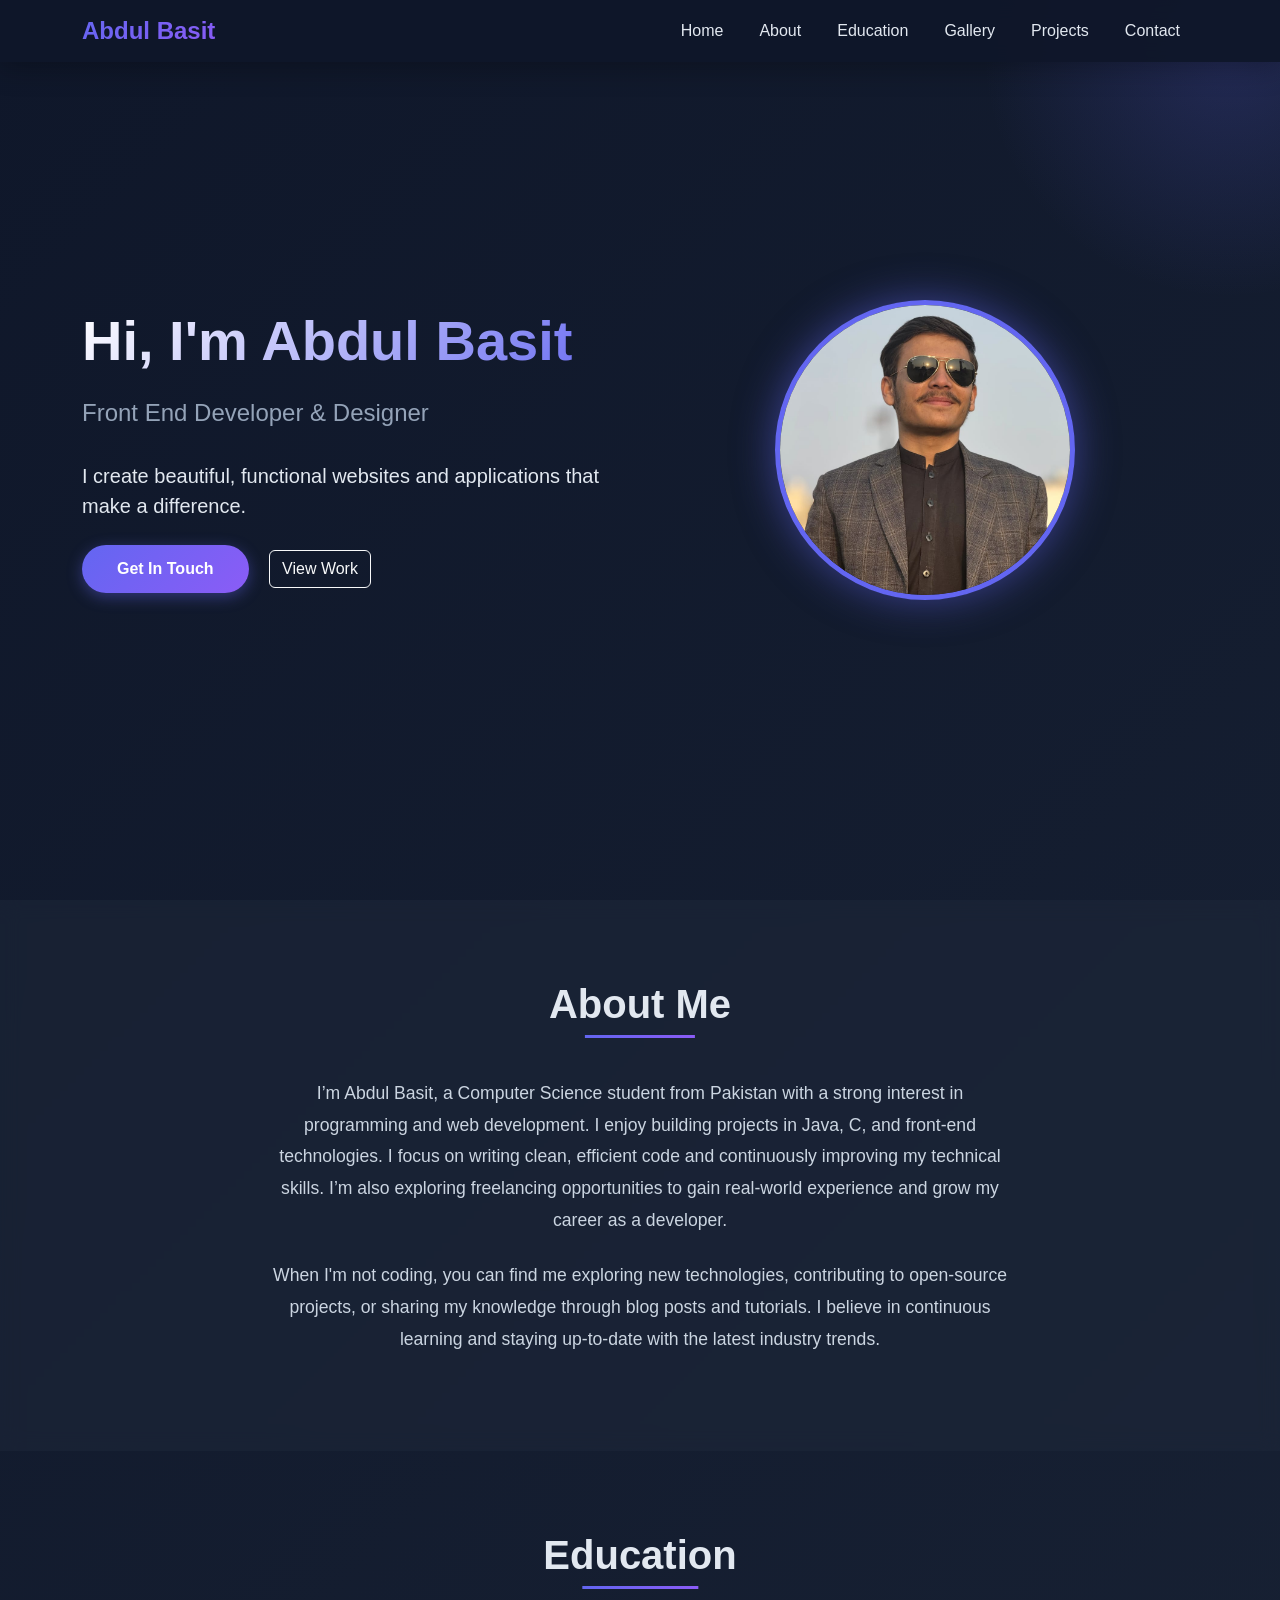
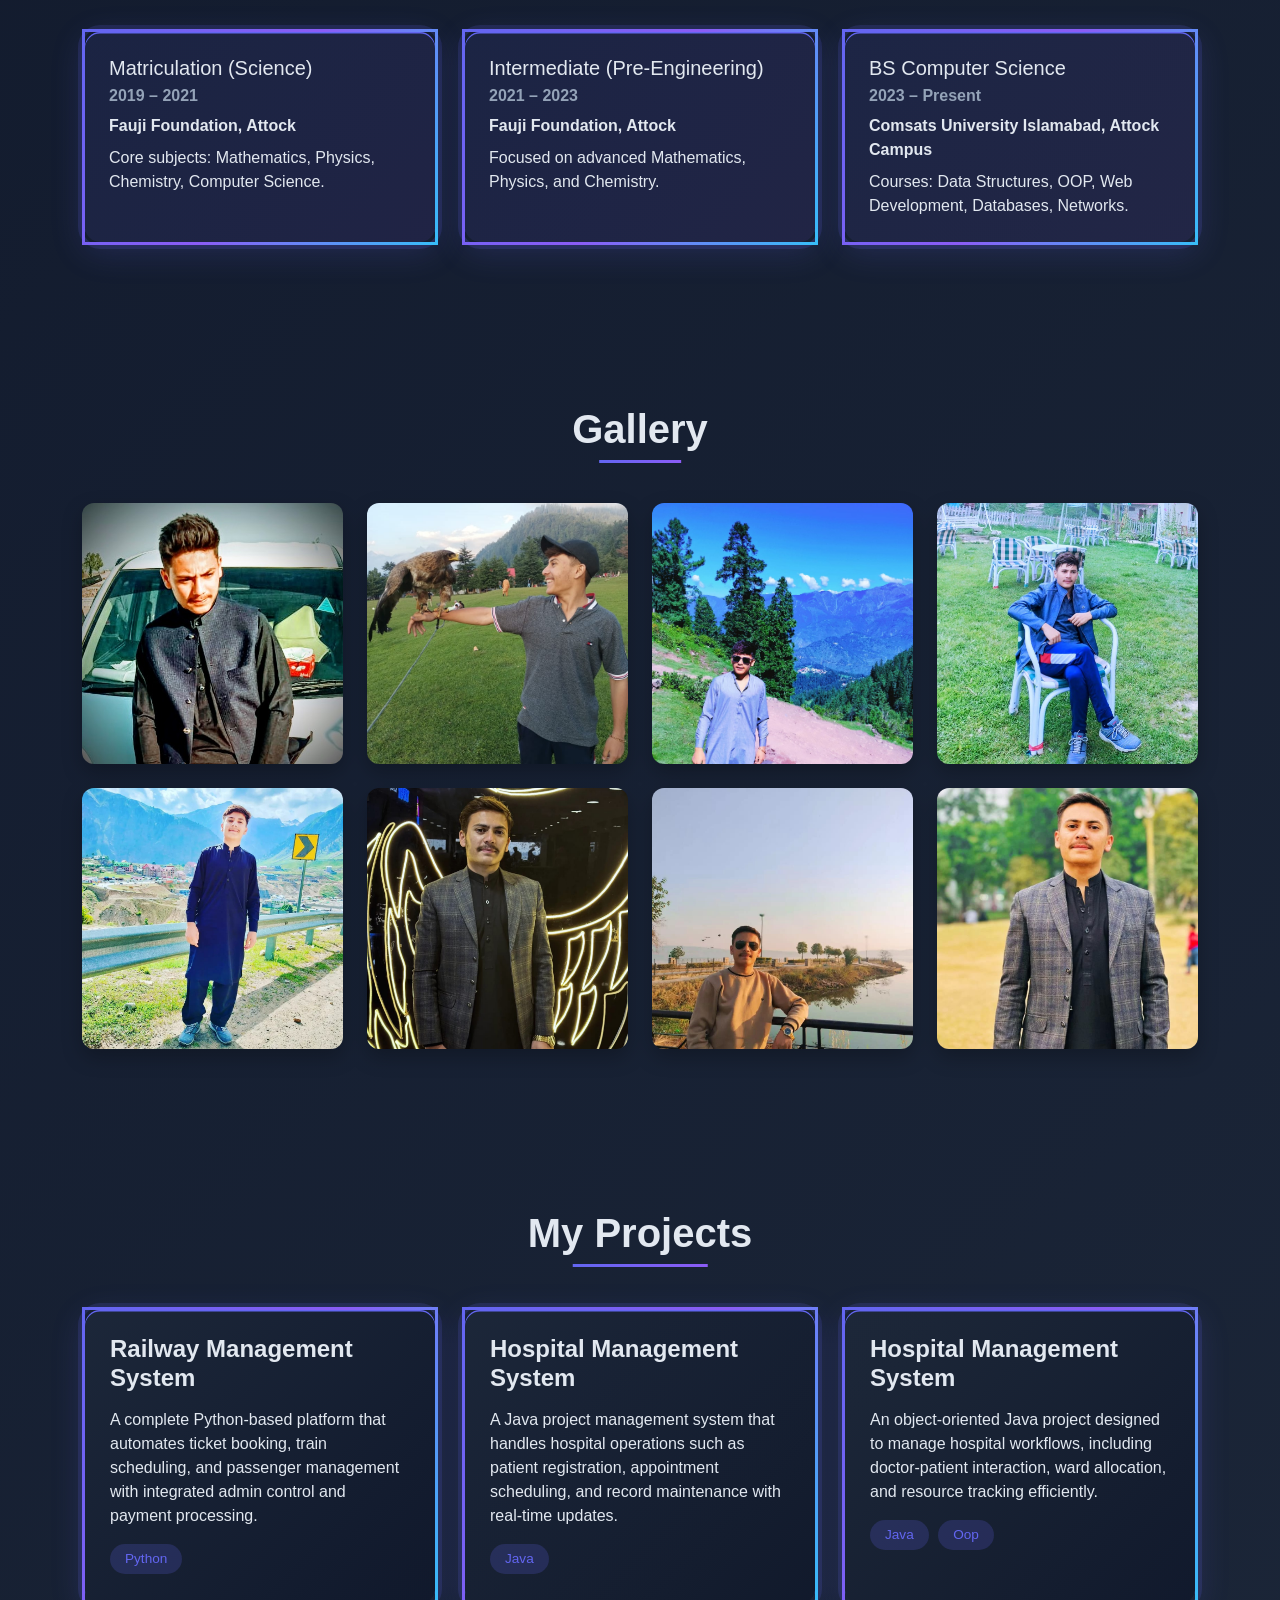
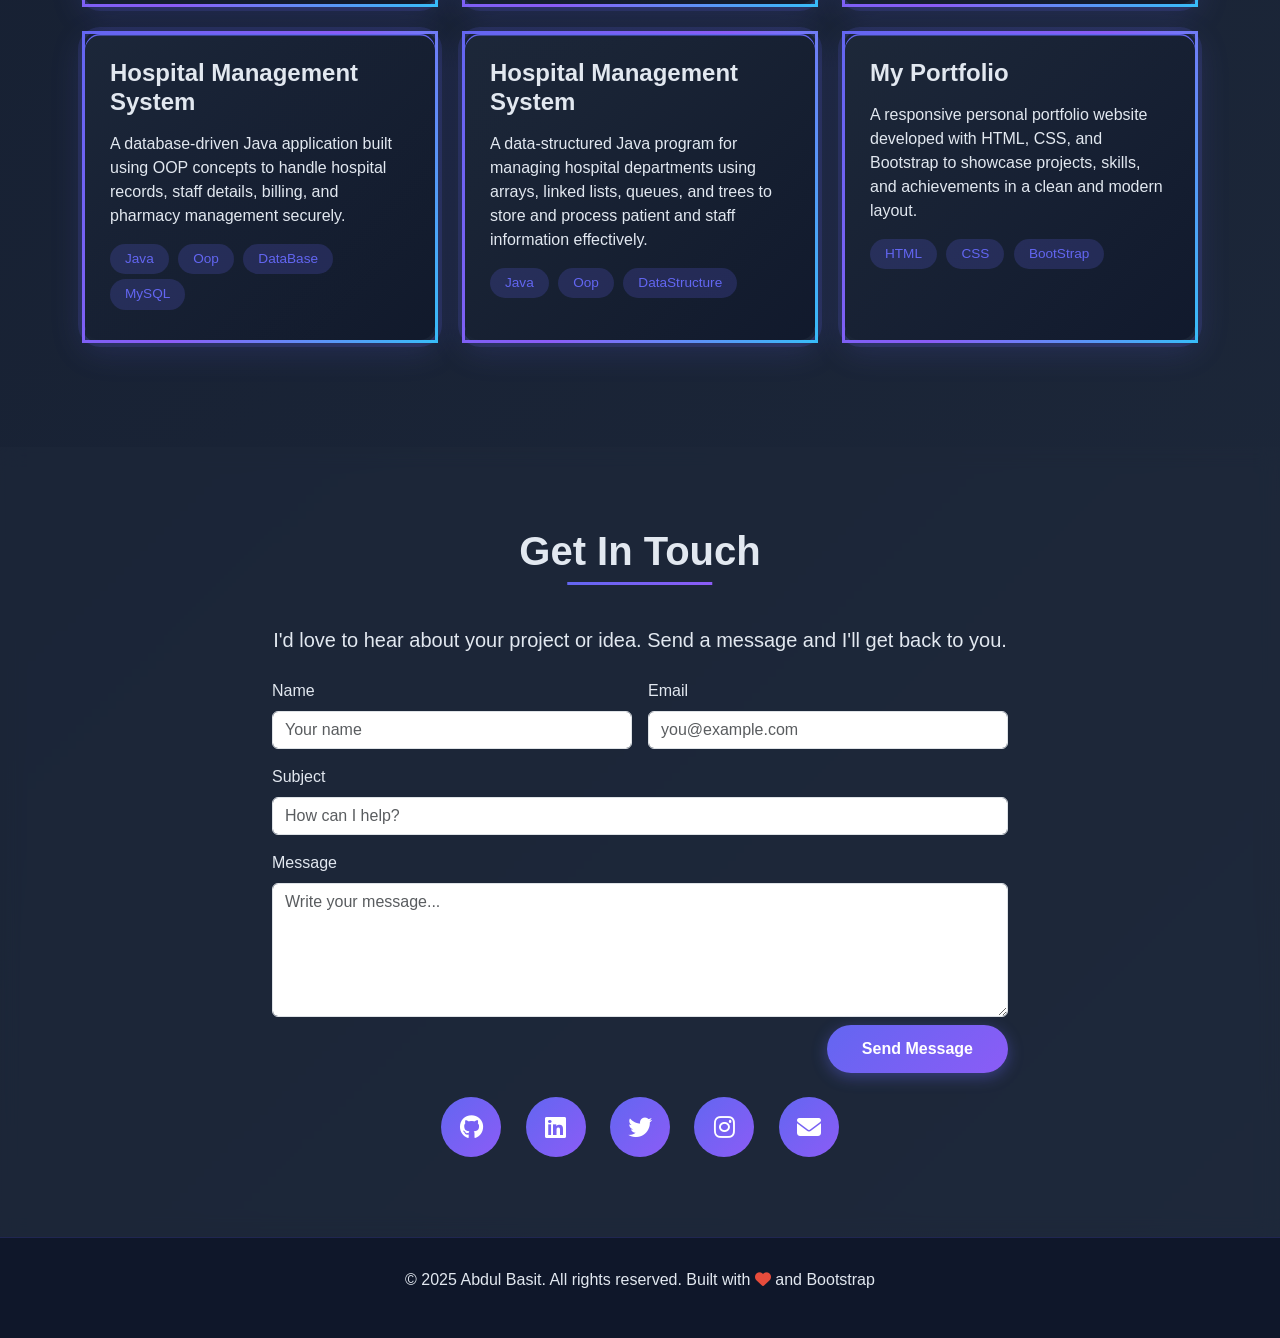
==== index.html @ d0510960 "My Portfolio" ====
<!DOCTYPE html>
<html lang="en">

<head>
    <meta charset="UTF-8">
    <meta name="viewport" content="width=device-width, initial-scale=1.0">
    <title>My Portfolio</title>
    <link href="https://cdnjs.cloudflare.com/ajax/libs/bootstrap/5.3.2/css/bootstrap.min.css" rel="stylesheet">
    <link href="https://cdnjs.cloudflare.com/ajax/libs/font-awesome/6.4.0/css/all.min.css" rel="stylesheet">
    <style>
        :root {
            --primary-color: #6366f1;
            --secondary-color: #8b5cf6;
            --dark-bg: #0f172a;
            --light-bg: #1e293b;
            --text-light: #e2e8f0;
        }

        * {
            margin: 0;
            padding: 0;
            box-sizing: border-box;
        }

        body {
            font-family: 'Segoe UI', Tahoma, Geneva, Verdana, sans-serif;
            background: linear-gradient(135deg, var(--dark-bg) 0%, var(--light-bg) 100%);
            color: var(--text-light);
            overflow-x: hidden;
        }

        /* Navbar Styles */
        .navbar {
            background: rgba(15, 23, 42, 0.95) !important;
            backdrop-filter: blur(10px);
            box-shadow: 0 4px 30px rgba(0, 0, 0, 0.3);
            transition: all 0.3s ease;
        }

        .navbar-brand {
            font-size: 1.5rem;
            font-weight: bold;
            background: linear-gradient(135deg, var(--primary-color), var(--secondary-color));
            -webkit-background-clip: text;
            -webkit-text-fill-color: transparent;
            background-clip: text;
        }

        .nav-link {
            color: var(--text-light) !important;
            margin: 0 10px;
            position: relative;
            transition: all 0.3s ease;
        }

        .nav-link::after {
            content: '';
            position: absolute;
            width: 0;
            height: 2px;
            bottom: 0;
            left: 50%;
            background: linear-gradient(90deg, var(--primary-color), var(--secondary-color));
            transition: all 0.3s ease;
            transform: translateX(-50%);
        }

        .nav-link:hover::after {
            width: 80%;
        }

        /* Hero Section */
        .hero-section {
            min-height: 100vh;
            display: flex;
            align-items: center;
            justify-content: center;
            position: relative;
            overflow: hidden;
            padding: 80px 0;
        }

        .hero-section::before {
            content: '';
            position: absolute;
            width: 500px;
            height: 500px;
            background: radial-gradient(circle, var(--primary-color) 0%, transparent 70%);
            opacity: 0.2;
            top: -200px;
            right: -200px;
            animation: float 6s ease-in-out infinite;
        }

        @keyframes float {

            0%,
            100% {
                transform: translateY(0px) rotate(0deg);
            }

            50% {
                transform: translateY(-20px) rotate(5deg);
            }
        }

        .profile-img {
            width: 300px;
            height: 300px;
            border-radius: 50%;
            object-fit: cover;
            border: 5px solid var(--primary-color);
            box-shadow: 0 0 40px rgba(99, 102, 241, 0.5);
            animation: pulse 3s ease-in-out infinite;
        }

        @keyframes pulse {

            0%,
            100% {
                box-shadow: 0 0 40px rgba(99, 102, 241, 0.5);
            }

            50% {
                box-shadow: 0 0 60px rgba(99, 102, 241, 0.8);
            }
        }

        .hero-title {
            font-size: 3.5rem;
            font-weight: bold;
            background: linear-gradient(135deg, #fff, var(--primary-color));
            -webkit-background-clip: text;
            -webkit-text-fill-color: transparent;
            background-clip: text;
            margin-bottom: 20px;
        }

        .hero-subtitle {
            font-size: 1.5rem;
            color: #94a3b8;
            margin-bottom: 30px;
        }

        .btn-custom {
            background: linear-gradient(135deg, var(--primary-color), var(--secondary-color));
            color: white;
            padding: 12px 35px;
            border-radius: 50px;
            border: none;
            font-weight: 600;
            transition: all 0.3s ease;
            box-shadow: 0 4px 15px rgba(99, 102, 241, 0.4);
        }

        .btn-custom:hover {
            transform: translateY(-3px);
            box-shadow: 0 8px 25px rgba(99, 102, 241, 0.6);
        }

        /* Section Styles */
        section {
            padding: 80px 0;
            position: relative;
        }

        .section-title {
            font-size: 2.5rem;
            font-weight: bold;
            text-align: center;
            margin-bottom: 50px;
            position: relative;
            display: inline-block;
            left: 50%;
            transform: translateX(-50%);
        }

        .section-title::after {
            content: '';
            position: absolute;
            width: 60%;
            height: 3px;
            background: linear-gradient(90deg, var(--primary-color), var(--secondary-color));
            bottom: -10px;
            left: 20%;
        }

        /* About Section */
        .about-section {
            background: rgba(30, 41, 59, 0.5);
            backdrop-filter: blur(10px);
        }

        .about-text {
            font-size: 1.1rem;
            line-height: 1.8;
            color: #cbd5e1;
        }

        /* Education Section */
        .edu-card {
            background: linear-gradient(135deg, rgba(99, 102, 241, 0.1), rgba(139, 92, 246, 0.1));
            border: 1px solid rgba(99, 102, 241, 0.3);
            border-radius: 12px;
            padding: 24px;
            height: 100%;
            transition: all 0.3s ease;
        }

        .edu-card:hover {
            transform: translateY(-6px);
            box-shadow: 0 10px 30px rgba(99, 102, 241, 0.25);
            border-color: var(--primary-color);
        }

        .edu-year {
            color: #94a3b8;
            font-weight: 600;
            margin-bottom: 6px;
        }

        /* Ensure institute names are readable on dark background */
        .edu-card .text-muted {
            color: #e2e8f0 !important;
            /* match --text-light for contrast */
            font-weight: 600;
            opacity: 1;
        }

        /* Skills Section */
        .skill-card {
            background: linear-gradient(135deg, rgba(99, 102, 241, 0.1), rgba(139, 92, 246, 0.1));
            border: 1px solid rgba(99, 102, 241, 0.3);
            border-radius: 15px;
            padding: 30px;
            margin-bottom: 20px;
            transition: all 0.3s ease;
            height: 100%;
        }

        .skill-card:hover {
            transform: translateY(-10px);
            box-shadow: 0 10px 30px rgba(99, 102, 241, 0.3);
            border-color: var(--primary-color);
        }

        .skill-icon {
            font-size: 3rem;
            background: linear-gradient(135deg, var(--primary-color), var(--secondary-color));
            -webkit-background-clip: text;
            -webkit-text-fill-color: transparent;
            background-clip: text;
            margin-bottom: 15px;
        }

        /* Projects Section */
        .project-card {
            background: linear-gradient(135deg, rgba(30, 41, 59, 0.8), rgba(15, 23, 42, 0.8));
            border-radius: 15px;
            overflow: hidden;
            transition: all 0.3s ease;
            border: 1px solid rgba(99, 102, 241, 0.2);
            height: 100%;
        }

        .project-card:hover {
            transform: translateY(-10px);
            box-shadow: 0 15px 40px rgba(99, 102, 241, 0.4);
        }

        .project-img {
            width: 100%;
            height: 200px;
            object-fit: cover;
            transition: all 0.3s ease;
        }

        .project-card:hover .project-img {
            transform: scale(1.1);
        }

        .project-body {
            padding: 25px;
        }

        .project-title {
            font-size: 1.5rem;
            font-weight: bold;
            margin-bottom: 15px;
        }

        .project-tag {
            background: rgba(99, 102, 241, 0.2);
            color: var(--primary-color);
            padding: 5px 15px;
            border-radius: 20px;
            font-size: 0.85rem;
            display: inline-block;
            margin-right: 5px;
            margin-bottom: 5px;
        }

        /* Contact Section */
        .contact-section {
            background: rgba(30, 41, 59, 0.5);
            backdrop-filter: blur(10px);
        }

        .social-link {
            display: inline-flex;
            align-items: center;
            justify-content: center;
            width: 60px;
            height: 60px;
            border-radius: 50%;
            background: linear-gradient(135deg, var(--primary-color), var(--secondary-color));
            color: white;
            font-size: 1.5rem;
            margin: 0 10px;
            transition: all 0.3s ease;
            text-decoration: none;
        }

        .social-link:hover {
            transform: translateY(-5px) scale(1.1);
            box-shadow: 0 10px 25px rgba(99, 102, 241, 0.5);
            color: white;
        }

        /* Gallery */
        .gallery-img {
            width: 100%;
            aspect-ratio: 1/1;
            object-fit: cover;
            border-radius: 12px;
            box-shadow: 0 8px 20px rgba(0, 0, 0, 0.25);
            transition: transform 0.25s ease, box-shadow 0.25s ease;
            display: block;
        }

        .gallery-img:hover {
            transform: translateY(-4px);
            box-shadow: 0 14px 30px rgba(0, 0, 0, 0.35);
        }

        /* Footer */
        footer {
            background: var(--dark-bg);
            padding: 30px 0;
            text-align: center;
            border-top: 1px solid rgba(99, 102, 241, 0.2);
        }

        /* Animations */
        .fade-in {
            animation: fadeIn 1s ease-in;
        }

        @keyframes fadeIn {
            from {
                opacity: 0;
                transform: translateY(20px);
            }

            to {
                opacity: 1;
                transform: translateY(0);
            }
        }

        /* Responsive */
        @media (max-width: 768px) {
            .hero-title {
                font-size: 2.5rem;
            }

            .profile-img {
                width: 200px;
                height: 200px;
            }
        }

        /* Modern gradient border and box-shadow for main cards */
        .edu-card,
        .project-card,
        .skill-card {
            position: relative;
            border: 3px solid transparent;
            border-radius: 18px;
            background-clip: padding-box;
            /* Gradient border using border-image */
            border-image: linear-gradient(120deg, #6366f1, #8b5cf6, #38bdf8) 1;
            /* Gradient box-shadow for glowing effect */
            box-shadow:
                0 0 0 4px rgba(99, 102, 241, 0.15),
                0 8px 32px 0 rgba(99, 102, 241, 0.18),
                0 1.5px 0 0 #6366f1 inset;
            transition: box-shadow 0.3s, border-image 0.3s, transform 0.3s cubic-bezier(.4, 2, .6, 1);
        }

        .edu-card:hover,
        .project-card:hover,
        .skill-card:hover{
            box-shadow:
                0 0 0 6px rgba(139, 92, 246, 0.18),
                0 16px 48px 0 rgba(99, 102, 241, 0.25),
                0 2px 0 0 #8b5cf6 inset;
            border-image: linear-gradient(120deg, #38bdf8, #8b5cf6, #6366f1) 1;
            transform: translateY(-6px) scale(1.01);
        }
    </style>
</head>

<body>
    <!-- Navigation -->
    <nav class="navbar navbar-expand-lg navbar-dark fixed-top">
        <div class="container">
            <a class="navbar-brand" href="#home">Abdul Basit</a>
            <button class="navbar-toggler" type="button" data-bs-toggle="collapse" data-bs-target="#navbarNav">
                <span class="navbar-toggler-icon"></span>
            </button>
            <div class="collapse navbar-collapse" id="navbarNav">
                <ul class="navbar-nav ms-auto">
                    <li class="nav-item"><a class="nav-link" href="#home">Home</a></li>
                    <li class="nav-item"><a class="nav-link" href="#about">About</a></li>
                    <li class="nav-item"><a class="nav-link" href="#education">Education</a></li>
                    <li class="nav-item"><a class="nav-link" href="#gallery">Gallery</a></li>
                    <li class="nav-item"><a class="nav-link" href="#projects">Projects</a></li>
                    <li class="nav-item"><a class="nav-link" href="#contact">Contact</a></li>
                </ul>
            </div>
        </div>
    </nav>

    <!-- Hero Section -->
    <section id="home" class="hero-section">
        <div class="container">
            <div class="row align-items-center">
                <div class="col-lg-6 text-center text-lg-start fade-in">
                    <h1 class="hero-title">Hi, I'm Abdul Basit</h1>
                    <p class="hero-subtitle">Front End Developer & Designer</p>
                    <p class="lead mb-4">I create beautiful, functional websites and applications that make a
                        difference.</p>
                    <a href="#contact" class="btn btn-custom me-3">Get In Touch</a>
                    <a href="#projects" class="btn btn-outline-light">View Work</a>
                </div>
                <div class="col-lg-6 text-center mt-5 mt-lg-0 fade-in">
                    <img src="image.jpg" alt="Profile photo" class="profile-img">
                </div>
            </div>
    </section>

    <!-- About Section -->
    <section id="about" class="about-section">
        <div class="container">
            <h2 class="section-title">About Me</h2>
            <div class="row justify-content-center">
                <div class="col-lg-8">
                    <p class="about-text text-center">

                        I’m Abdul Basit, a Computer Science student from Pakistan with a strong interest in
                        programming and web development. I enjoy building projects in Java, C, and front-end
                        technologies. I focus on writing clean, efficient code and continuously improving my technical
                        skills. I’m also exploring freelancing opportunities to gain real-world experience and grow my
                        career as a developer.

                    </p>
                    <p class="about-text text-center mt-4">
                        When I'm not coding, you can find me exploring new technologies, contributing to
                        open-source projects,
                        or sharing my knowledge through blog posts and tutorials. I believe in continuous
                        learning and staying
                        up-to-date with the latest industry trends.
                    </p>
                </div>
            </div>
        </div>
    </section>


    <!-- Education Section -->
    <section id="education">
        <div class="container">
            <h2 class="section-title">Education</h2>
            <div class="row g-4">
                <div class="col-md-4">
                    <div class="edu-card fade-in">
                        <h5 class="mb-1">Matriculation (Science)</h5>
                        <div class="edu-year">2019 – 2021</div>
                        <div class="text-muted mb-2">Fauji Foundation, Attock</div>
                        <p class="mb-0">Core subjects: Mathematics, Physics, Chemistry, Computer Science.</p>
                    </div>
                </div>
                <div class="col-md-4">
                    <div class="edu-card fade-in">
                        <h5 class="mb-1">Intermediate (Pre-Engineering)</h5>
                        <div class="edu-year">2021 – 2023</div>
                        <div class="text-muted mb-2">Fauji Foundation, Attock</div>
                        <p class="mb-0">Focused on advanced Mathematics, Physics, and Chemistry.</p>
                    </div>
                </div>
                <div class="col-md-4">
                    <div class="edu-card fade-in">
                        <h5 class="mb-1">BS Computer Science</h5>
                        <div class="edu-year">2023 – Present</div>
                        <div class="text-muted mb-2">Comsats University Islamabad, Attock Campus</div>
                        <p class="mb-0">Courses: Data Structures, OOP, Web Development, Databases, Networks.</p>
                    </div>
                </div>
            </div>
        </div>
    </section>


    <!-- Gallery Section -->
    <section id="gallery">
        <div class="container">
            <h2 class="section-title">Gallery</h2>
            <div class="row g-4">
                <div class="col-6 col-md-4 col-lg-3">
                    <a href="#" class="d-block" data-gallery-src="image1.jpg">
                        <img src="image1.jpg" alt="Gallery image 1" class="gallery-img" loading="lazy">
                    </a>
                </div>
                <div class="col-6 col-md-4 col-lg-3">
                    <a href="#" class="d-block" data-gallery-src="image2.jpg">
                        <img src="image2.jpg" alt="Gallery image 2" class="gallery-img" loading="lazy">
                    </a>
                </div>
                <div class="col-6 col-md-4 col-lg-3">
                    <a href="#" class="d-block" data-gallery-src="image3.jpg">
                        <img src="image3.jpg" alt="Gallery image 3" class="gallery-img" loading="lazy">
                    </a>
                </div>
                <div class="col-6 col-md-4 col-lg-3">
                    <a href="#" class="d-block" data-gallery-src="image4.jpg">
                        <img src="image4.jpg" alt="Gallery image 4" class="gallery-img" loading="lazy">
                    </a>
                </div>
                <div class="col-6 col-md-4 col-lg-3">
                    <a href="#" class="d-block" data-gallery-src="image5.jpg">
                        <img src="image5.jpg" alt="Gallery image 5" class="gallery-img" loading="lazy">
                    </a>
                </div>
                <div class="col-6 col-md-4 col-lg-3">
                    <a href="#" class="d-block" data-gallery-src="image6.jpg">
                        <img src="image6.jpg" alt="Gallery image 6" class="gallery-img" loading="lazy">
                    </a>
                </div>
                <div class="col-6 col-md-4 col-lg-3">
                    <a href="#" class="d-block" data-gallery-src="image7.jpg">
                        <img src="image7.jpg" alt="Gallery image 7" class="gallery-img" loading="lazy">
                    </a>
                </div>
                <div class="col-6 col-md-4 col-lg-3">
                    <a href="#" class="d-block" data-gallery-src="image8.jpg">
                        <img src="image8.jpg" alt="Gallery image 8" class="gallery-img" loading="lazy">
                    </a>
                </div>
            </div>
        </div>
    </section>

    <!-- Gallery Modal -->
    <div class="modal fade" id="galleryModal" tabindex="-1" aria-hidden="true">
        <div class="modal-dialog modal-dialog-centered modal-lg">
            <div class="modal-content bg-dark">
                <div class="modal-body p-0">
                    <img id="galleryModalImg" src="" alt="Preview" class="img-fluid w-100">
                </div>
                <div class="modal-footer border-0">
                    <button type="button" class="btn btn-outline-light" data-bs-dismiss="modal">Close</button>
                </div>
            </div>
        </div>
    </div>

    <!-- Projects Section -->
    <section id="projects">
        <div class="container">
            <h2 class="section-title">My Projects</h2>
            <div class="row">
                <div class="col-lg-4 col-md-6 mb-4">
                    <div class="project-card">
                        <div class="project-body">
                            <h4 class="project-title">Railway Management System</h4>
                            <p>
                                A complete Python-based platform that automates ticket booking, train scheduling, and
                                passenger management with integrated admin control and payment processing.
                            </p>
                            <div class="mt-3">
                                <span class="project-tag">Python</span>
                            </div>
                        </div>
                    </div>
                </div>
                <div class="col-lg-4 col-md-6 mb-4">
                    <div class="project-card">
                        <div class="project-body">
                            <h4 class="project-title">Hospital Management System</h4>
                            <p>
                                A Java project management system that handles hospital operations such as patient
                                registration, appointment scheduling, and record maintenance with real-time updates.
                            </p>
                            <div class="mt-3">
                                <span class="project-tag">Java</span>
                            </div>
                        </div>
                    </div>
                </div>
                <div class="col-lg-4 col-md-6 mb-4">
                    <div class="project-card">
                        <div class="project-body">
                            <h4 class="project-title">Hospital Management System</h4>
                            <p>
                                An object-oriented Java project designed to manage hospital workflows, including
                                doctor-patient interaction, ward allocation, and resource tracking efficiently.
                            </p>
                            <div class="mt-3">
                                <span class="project-tag">Java</span>
                                <span class="project-tag">Oop</span>
                            </div>
                        </div>
                    </div>
                </div>
                <div class="col-lg-4 col-md-6 mb-4">
                    <div class="project-card">
                        <div class="project-body">
                            <h4 class="project-title">Hospital Management System</h4>
                            <p>
                                A database-driven Java application built using OOP concepts to handle hospital records,
                                staff details, billing, and pharmacy management securely.
                            </p>
                            <div class="mt-3">
                                <span class="project-tag">Java</span>
                                <span class="project-tag">Oop</span>
                                <span class="project-tag">DataBase</span>
                                <span class="project-tag">MySQL</span>
                            </div>
                        </div>
                    </div>
                </div>
                <div class="col-lg-4 col-md-6 mb-4">
                    <div class="project-card">
                        <div class="project-body">
                            <h4 class="project-title">Hospital Management System</h4>
                            <p>
                                A data-structured Java program for managing hospital departments using arrays, linked
                                lists, queues, and trees to store and process patient and staff information effectively.
                            </p>
                            <div class="mt-3">
                                <span class="project-tag">Java</span>
                                <span class="project-tag">Oop</span>
                                <span class="project-tag">DataStructure</span>
                            </div>
                        </div>
                    </div>
                </div>
                <div class="col-lg-4 col-md-6 mb-4">
                    <div class="project-card">
                        <div class="project-body">
                            <h4 class="project-title">My Portfolio</h4>
                            <p>
                                A responsive personal portfolio website developed with HTML, CSS, and Bootstrap to
                                showcase projects, skills, and achievements in a clean and modern layout.
                            </p>
                            <div class="mt-3">
                                <span class="project-tag">HTML</span>
                                <span class="project-tag">CSS</span>
                                <span class="project-tag">BootStrap</span>
                            </div>
                        </div>
                    </div>
                </div>
            </div>
        </div>
    </section>

    <!-- Contact Section -->
    <section id="contact" class="contact-section">
        <div class="container">
            <h2 class="section-title">Get In Touch</h2>
            <div class="row justify-content-center">
                <div class="col-lg-8">
                    <p class="lead text-center mb-4">I'd love to hear about your project or idea. Send a message and
                        I'll get back to you.</p>

                    <div id="contactAlert" class="alert alert-success d-none" role="alert">
                        Thank you! Your message has been sent.
                    </div>

                    <form id="contactForm" novalidate>
                        <div class="row g-3">
                            <div class="col-md-6">
                                <label for="name" class="form-label">Name</label>
                                <input type="text" class="form-control" id="name" name="name" placeholder="Your name"
                                    required>
                                <div class="invalid-feedback">Please enter your name.</div>
                            </div>
                            <div class="col-md-6">
                                <label for="email" class="form-label">Email</label>
                                <input type="email" class="form-control" id="email" name="email"
                                    placeholder="you@example.com" required>
                                <div class="invalid-feedback">Please enter a valid email address.</div>
                            </div>
                            <div class="col-12">
                                <label for="subject" class="form-label">Subject</label>
                                <input type="text" class="form-control" id="subject" name="subject"
                                    placeholder="How can I help?" required>
                                <div class="invalid-feedback">Please enter a subject.</div>
                            </div>
                            <div class="col-12">
                                <label for="message" class="form-label">Message</label>
                                <textarea class="form-control" id="message" name="message" rows="5"
                                    placeholder="Write your message..." required></textarea>
                                <div class="invalid-feedback">Please enter your message.</div>
                            </div>
                            <div class="col-12 d-grid d-sm-flex justify-content-sm-end mt-2">
                                <button type="submit" class="btn btn-custom">Send Message</button>
                            </div>
                        </div>
                    </form>

                    <div class="text-center mt-4">
                        <a href="#" class="social-link"><i class="fab fa-github"></i></a>
                        <a href="#" class="social-link"><i class="fab fa-linkedin"></i></a>
                        <a href="#" class="social-link"><i class="fab fa-twitter"></i></a>
                        <a href="#" class="social-link"><i class="fab fa-instagram"></i></a>
                        <a href="#" class="social-link"><i class="fas fa-envelope"></i></a>
                    </div>
                </div>
            </div>
        </div>
    </section>

    <!-- Footer -->
    <footer>
        <div class="container">
            <p>&copy; 2025 Abdul Basit. All rights reserved. Built with <i class="fas fa-heart"
                    style="color: #e74c3c;"></i> and Bootstrap</p>
        </div>
    </footer>

    <script src="https://cdnjs.cloudflare.com/ajax/libs/bootstrap/5.3.2/js/bootstrap.bundle.min.js"></script>
    <script>
        // Smooth scrolling
        document.querySelectorAll('a[href^="#"]').forEach(anchor => {
            anchor.addEventListener('click', function (e) {
                e.preventDefault();
                const target = document.querySelector(this.getAttribute('href'));
                if (target) {
                    target.scrollIntoView({ behavior: 'smooth', block: 'start' });
                }
            });
        });

        // Navbar background on scroll
        window.addEventListener('scroll', function () {
            const navbar = document.querySelector('.navbar');
            if (window.scrollY > 50) {
                navbar.style.background = 'rgba(15, 23, 42, 0.98)';
            } else {
                navbar.style.background = 'rgba(15, 23, 42, 0.95)';
            }
        });

        // Fade in animations on scroll
        const observerOptions = {
            threshold: 0.1,
            rootMargin: '0px 0px -50px 0px'
        };

        const observer = new IntersectionObserver(function (entries) {
            entries.forEach(entry => {
                if (entry.isIntersecting) {
                    entry.target.style.animation = 'fadeIn 1s ease-in forwards';
                }
            });
        }, observerOptions);

        document.querySelectorAll('.project-card, .edu-card').forEach(el => {
            observer.observe(el);
        });

        // Gallery lightbox using Bootstrap modal
        const galleryModalEl = document.getElementById('galleryModal');
        const galleryModalImg = document.getElementById('galleryModalImg');
        const galleryModal = galleryModalEl ? new bootstrap.Modal(galleryModalEl) : null;

        document.querySelectorAll('#gallery a[data-gallery-src]').forEach(anchor => {
            anchor.addEventListener('click', function (e) {
                e.preventDefault();
                const src = this.getAttribute('data-gallery-src');
                if (galleryModalImg && src && galleryModal) {
                    galleryModalImg.src = src;
                    galleryModal.show();
                }
            });
        });

        // Contact form validation + success message
        const contactForm = document.getElementById('contactForm');
        const contactAlert = document.getElementById('contactAlert');

        if (contactForm) {
            contactForm.addEventListener('submit', function (e) {
                e.preventDefault();

                // Basic validation using HTML5 constraint API
                if (!contactForm.checkValidity()) {
                    e.stopPropagation();
                    contactForm.classList.add('was-validated');
                    return;
                }

                // Simulate successful submission
                contactAlert.classList.remove('d-none');
                contactAlert.scrollIntoView({ behavior: 'smooth', block: 'center' });

                // Reset form state
                contactForm.reset();
                contactForm.classList.remove('was-validated');
            });
        }
    </script>
</body>

</html>
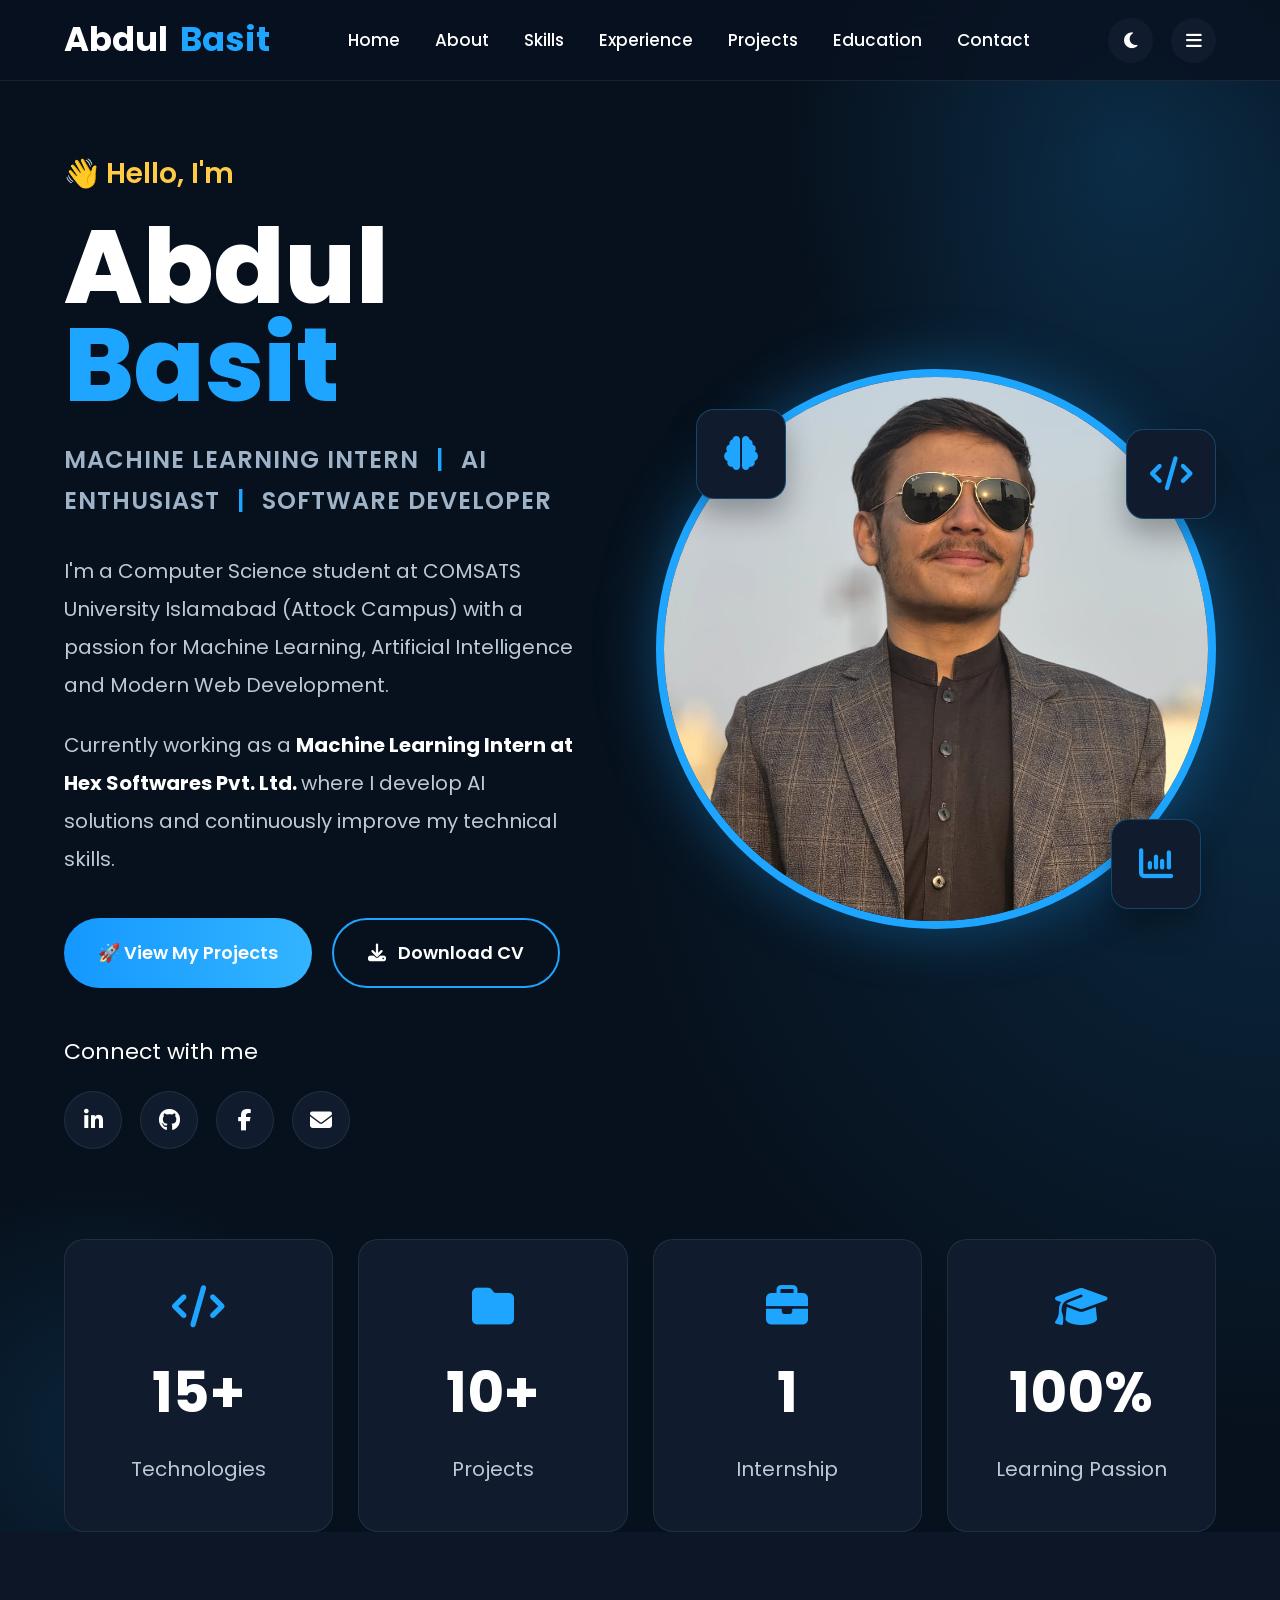
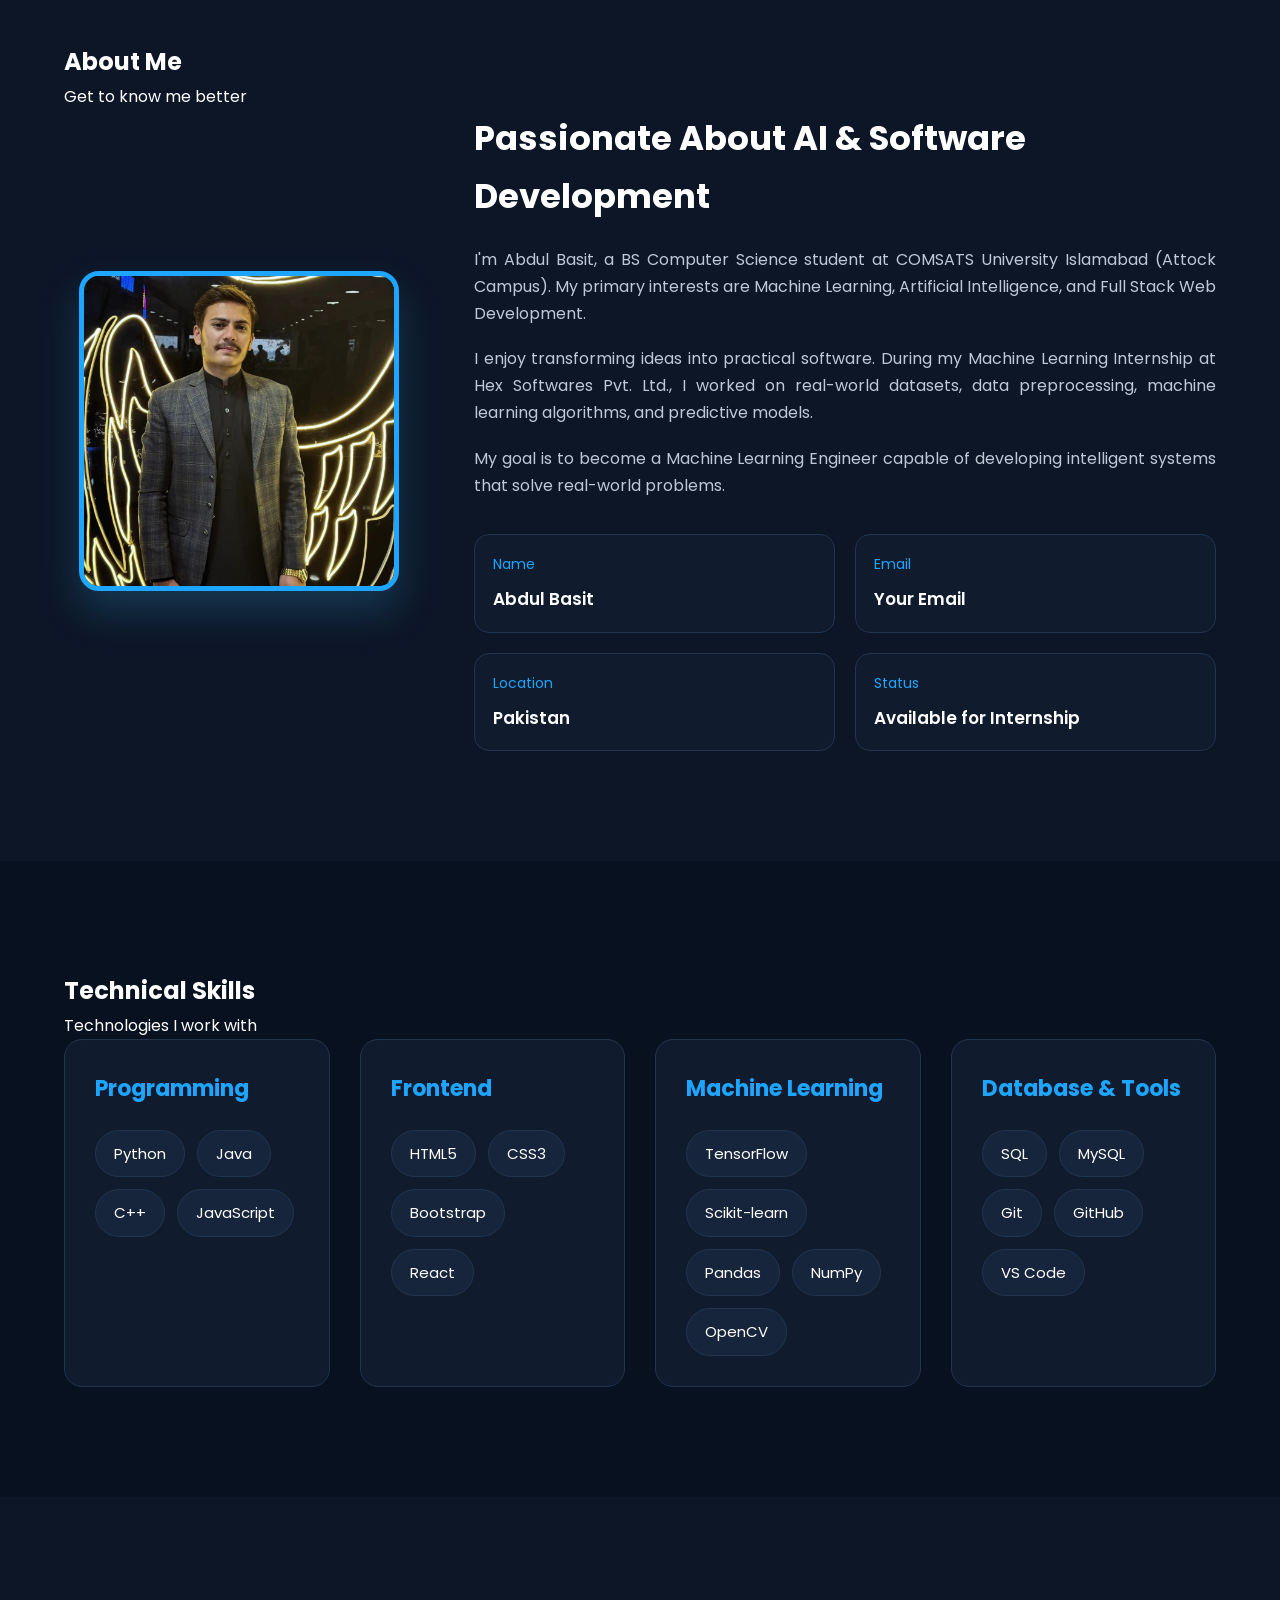
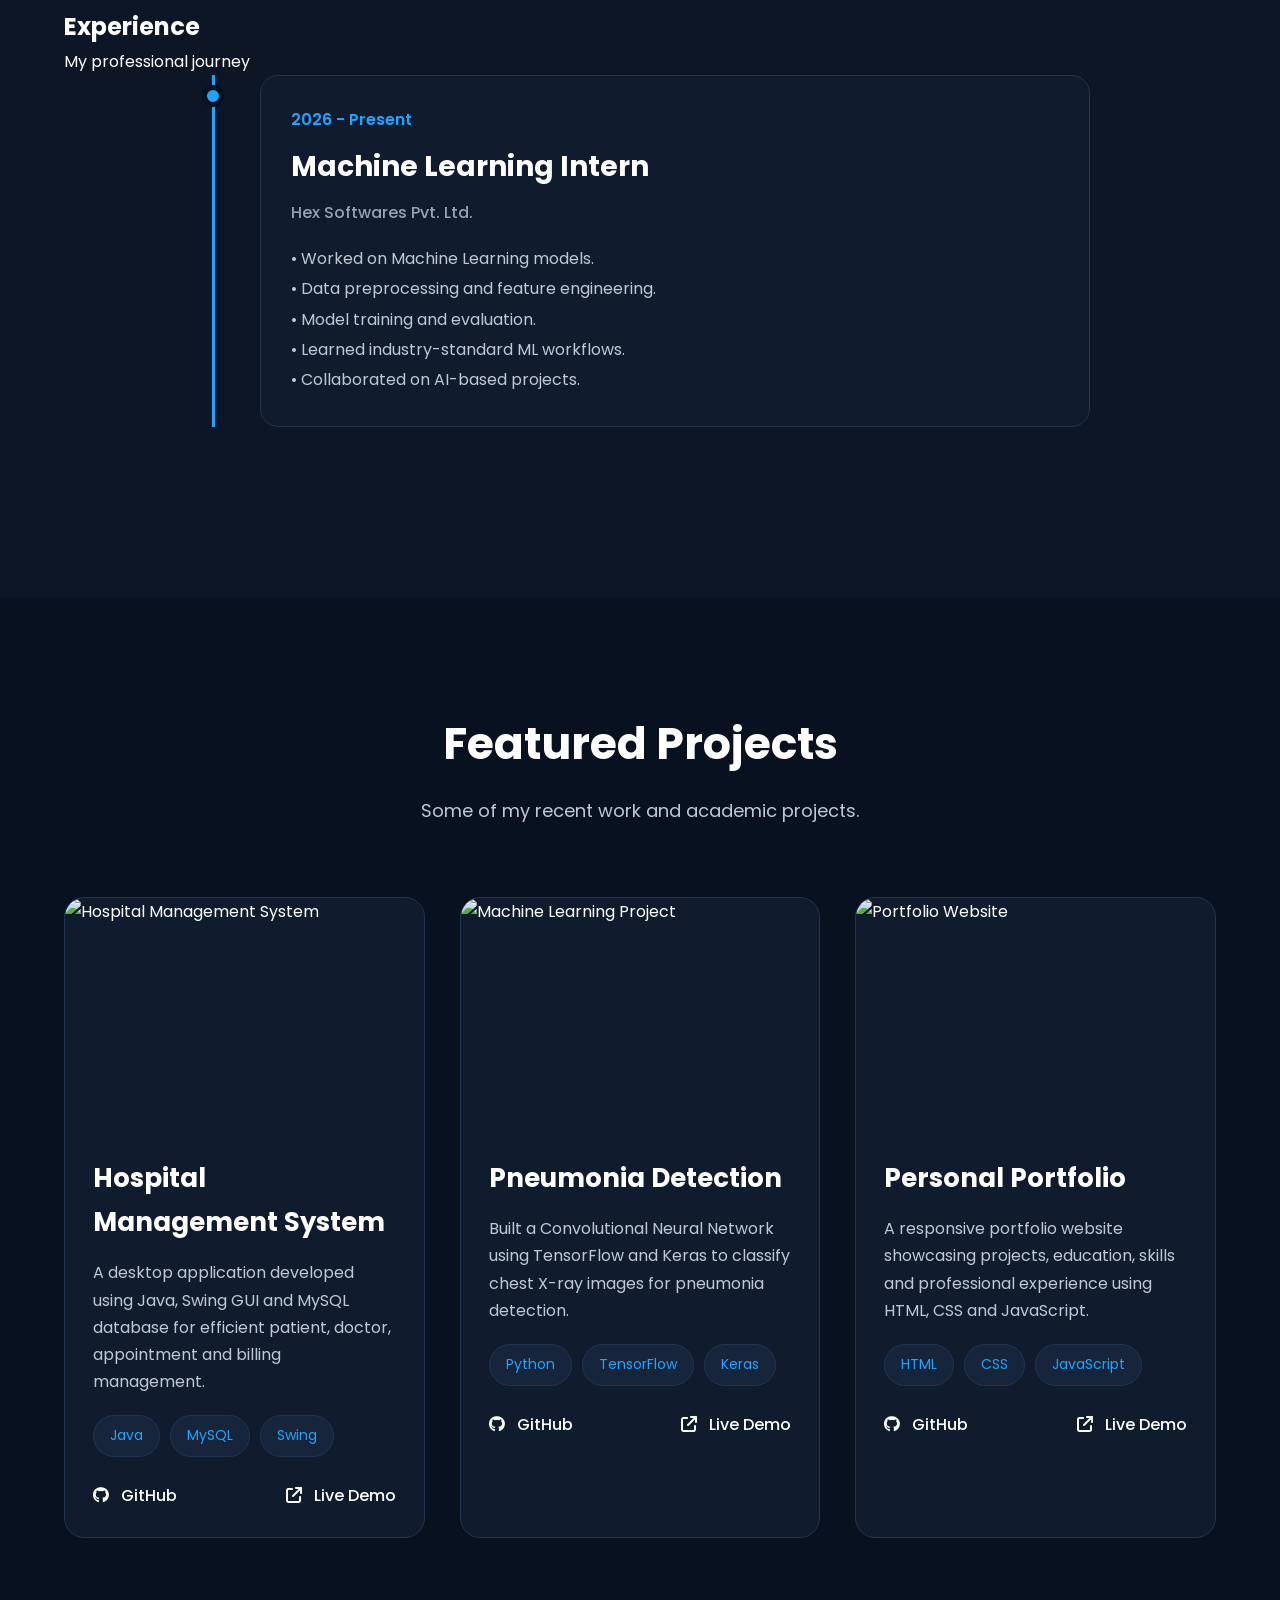
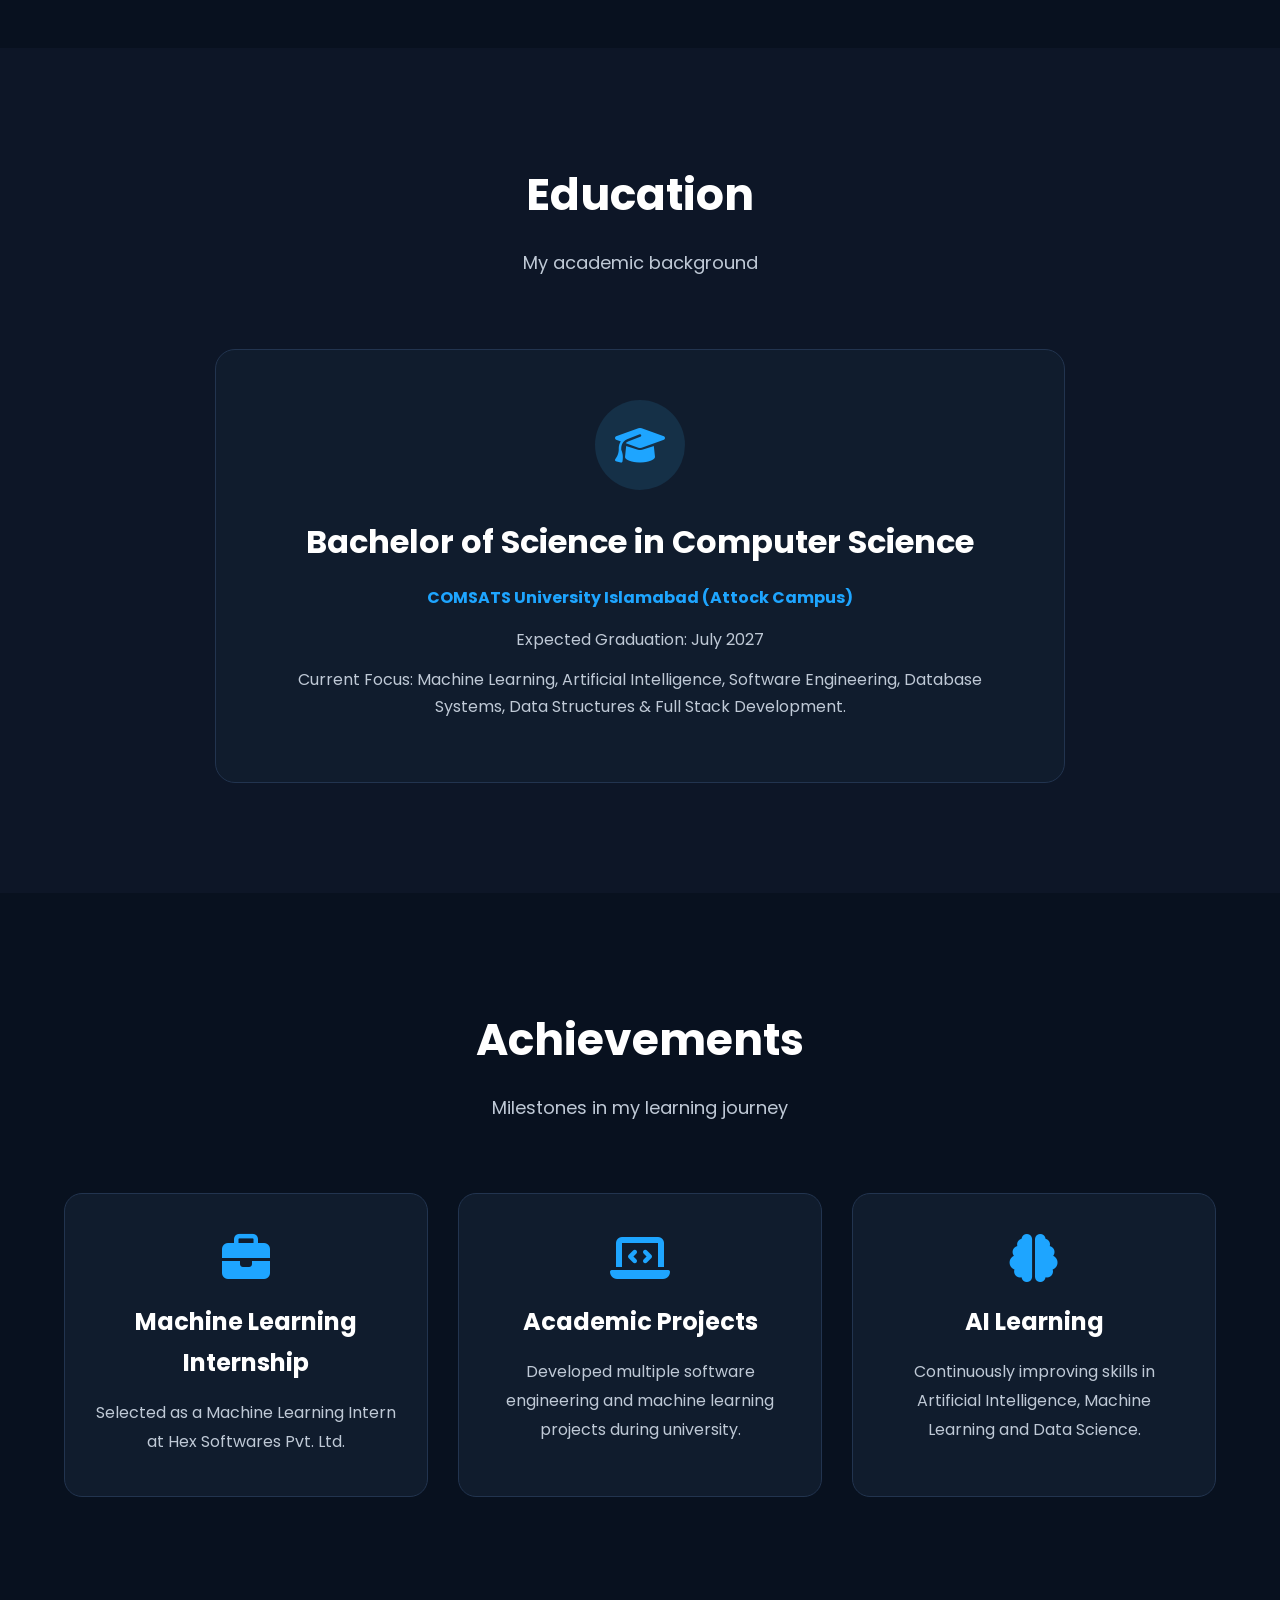
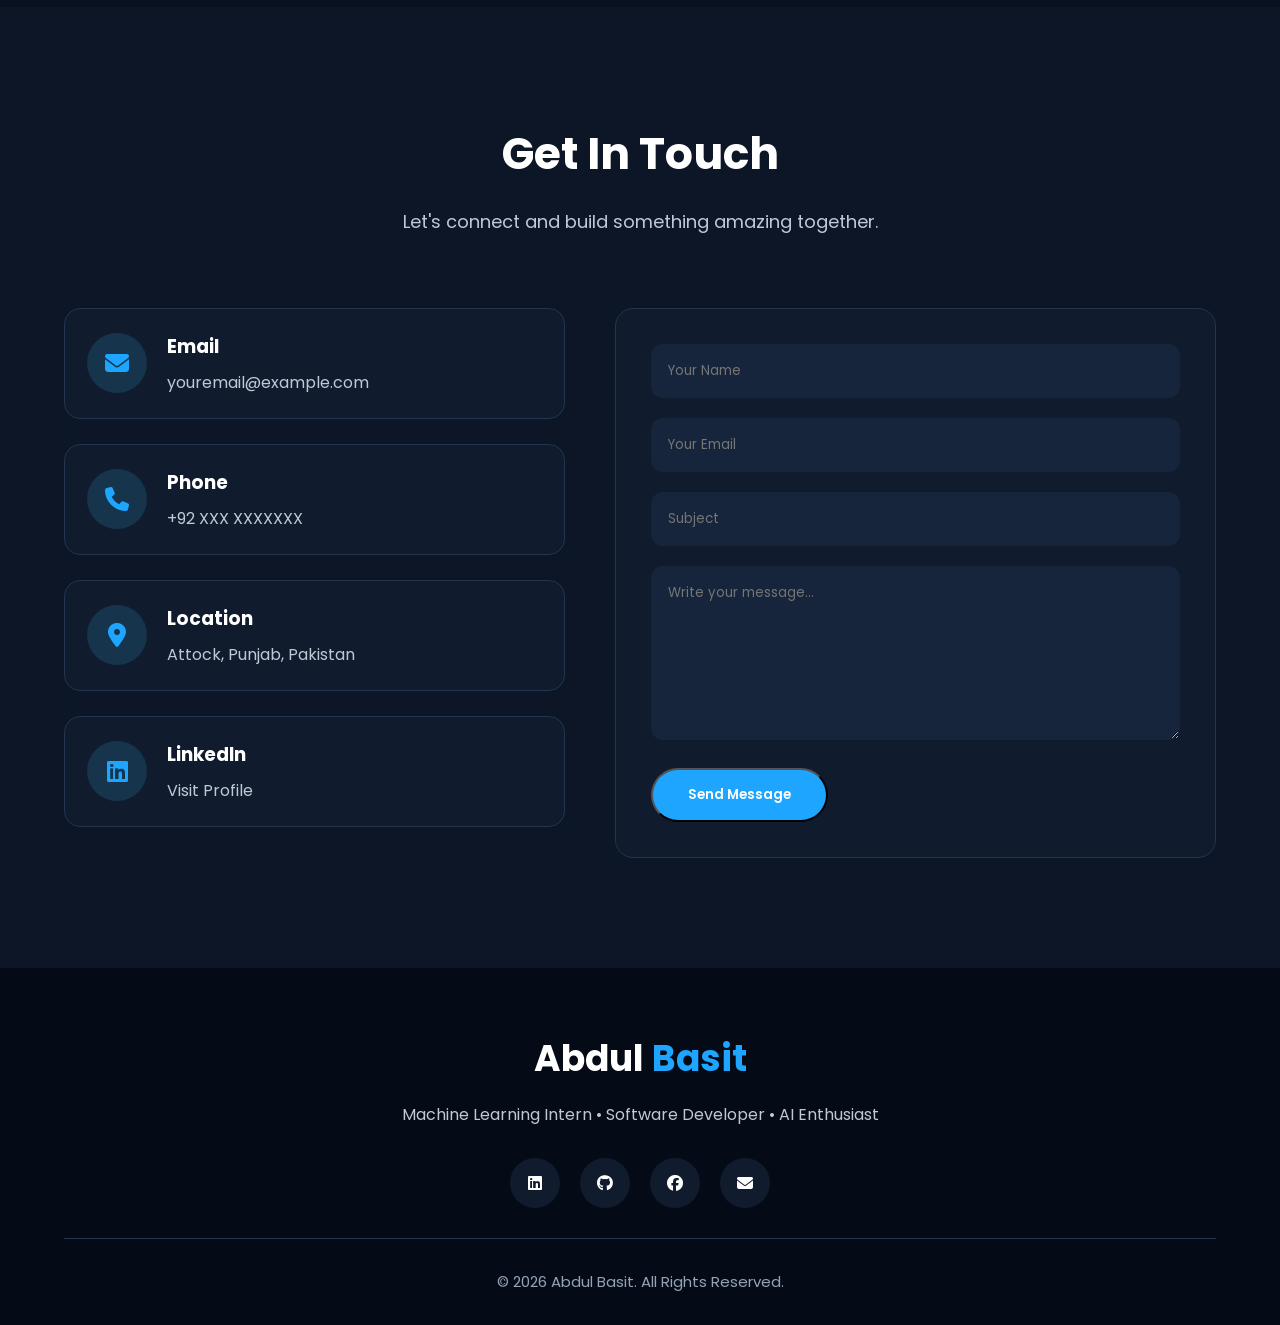
==== commit 2e8a5527: "Updated portfolio" ====
--- a/index.html
+++ b/index.html
@@ -1,828 +1,993 @@
-<!DOCTYPE html>
+<!doctype html>
 <html lang="en">
-
-<head>
-    <meta charset="UTF-8">
-    <meta name="viewport" content="width=device-width, initial-scale=1.0">
-    <title>My Portfolio</title>
-    <link href="https://cdnjs.cloudflare.com/ajax/libs/bootstrap/5.3.2/css/bootstrap.min.css" rel="stylesheet">
-    <link href="https://cdnjs.cloudflare.com/ajax/libs/font-awesome/6.4.0/css/all.min.css" rel="stylesheet">
-    <style>
-        :root {
-            --primary-color: #6366f1;
-            --secondary-color: #8b5cf6;
-            --dark-bg: #0f172a;
-            --light-bg: #1e293b;
-            --text-light: #e2e8f0;
-        }
-
-        * {
-            margin: 0;
-            padding: 0;
-            box-sizing: border-box;
-        }
-
-        body {
-            font-family: 'Segoe UI', Tahoma, Geneva, Verdana, sans-serif;
-            background: linear-gradient(135deg, var(--dark-bg) 0%, var(--light-bg) 100%);
-            color: var(--text-light);
-            overflow-x: hidden;
-        }
-
-        /* Navbar Styles */
-        .navbar {
-            background: rgba(15, 23, 42, 0.95) !important;
-            backdrop-filter: blur(10px);
-            box-shadow: 0 4px 30px rgba(0, 0, 0, 0.3);
-            transition: all 0.3s ease;
-        }
-
-        .navbar-brand {
-            font-size: 1.5rem;
-            font-weight: bold;
-            background: linear-gradient(135deg, var(--primary-color), var(--secondary-color));
-            -webkit-background-clip: text;
-            -webkit-text-fill-color: transparent;
-            background-clip: text;
-        }
-
-        .nav-link {
-            color: var(--text-light) !important;
-            margin: 0 10px;
-            position: relative;
-            transition: all 0.3s ease;
-        }
-
-        .nav-link::after {
-            content: '';
-            position: absolute;
-            width: 0;
-            height: 2px;
-            bottom: 0;
-            left: 50%;
-            background: linear-gradient(90deg, var(--primary-color), var(--secondary-color));
-            transition: all 0.3s ease;
-            transform: translateX(-50%);
-        }
-
-        .nav-link:hover::after {
-            width: 80%;
-        }
-
-        /* Hero Section */
-        .hero-section {
-            min-height: 100vh;
-            display: flex;
-            align-items: center;
-            justify-content: center;
-            position: relative;
-            overflow: hidden;
-            padding: 80px 0;
-        }
-
-        .hero-section::before {
-            content: '';
-            position: absolute;
-            width: 500px;
-            height: 500px;
-            background: radial-gradient(circle, var(--primary-color) 0%, transparent 70%);
-            opacity: 0.2;
-            top: -200px;
-            right: -200px;
-            animation: float 6s ease-in-out infinite;
-        }
-
-        @keyframes float {
-
-            0%,
-            100% {
-                transform: translateY(0px) rotate(0deg);
-            }
-
-            50% {
-                transform: translateY(-20px) rotate(5deg);
-            }
-        }
-
-        .profile-img {
-            width: 300px;
-            height: 300px;
-            border-radius: 50%;
-            object-fit: cover;
-            border: 5px solid var(--primary-color);
-            box-shadow: 0 0 40px rgba(99, 102, 241, 0.5);
-            animation: pulse 3s ease-in-out infinite;
-        }
-
-        @keyframes pulse {
-
-            0%,
-            100% {
-                box-shadow: 0 0 40px rgba(99, 102, 241, 0.5);
-            }
-
-            50% {
-                box-shadow: 0 0 60px rgba(99, 102, 241, 0.8);
-            }
-        }
-
-        .hero-title {
-            font-size: 3.5rem;
-            font-weight: bold;
-            background: linear-gradient(135deg, #fff, var(--primary-color));
-            -webkit-background-clip: text;
-            -webkit-text-fill-color: transparent;
-            background-clip: text;
-            margin-bottom: 20px;
-        }
-
-        .hero-subtitle {
-            font-size: 1.5rem;
-            color: #94a3b8;
-            margin-bottom: 30px;
-        }
-
-        .btn-custom {
-            background: linear-gradient(135deg, var(--primary-color), var(--secondary-color));
-            color: white;
-            padding: 12px 35px;
-            border-radius: 50px;
-            border: none;
-            font-weight: 600;
-            transition: all 0.3s ease;
-            box-shadow: 0 4px 15px rgba(99, 102, 241, 0.4);
-        }
-
-        .btn-custom:hover {
-            transform: translateY(-3px);
-            box-shadow: 0 8px 25px rgba(99, 102, 241, 0.6);
-        }
-
-        /* Section Styles */
-        section {
-            padding: 80px 0;
-            position: relative;
-        }
-
-        .section-title {
-            font-size: 2.5rem;
-            font-weight: bold;
-            text-align: center;
-            margin-bottom: 50px;
-            position: relative;
-            display: inline-block;
-            left: 50%;
-            transform: translateX(-50%);
-        }
-
-        .section-title::after {
-            content: '';
-            position: absolute;
-            width: 60%;
-            height: 3px;
-            background: linear-gradient(90deg, var(--primary-color), var(--secondary-color));
-            bottom: -10px;
-            left: 20%;
-        }
-
-        /* About Section */
-        .about-section {
-            background: rgba(30, 41, 59, 0.5);
-            backdrop-filter: blur(10px);
-        }
-
-        .about-text {
-            font-size: 1.1rem;
-            line-height: 1.8;
-            color: #cbd5e1;
-        }
-
-        /* Education Section */
-        .edu-card {
-            background: linear-gradient(135deg, rgba(99, 102, 241, 0.1), rgba(139, 92, 246, 0.1));
-            border: 1px solid rgba(99, 102, 241, 0.3);
-            border-radius: 12px;
-            padding: 24px;
-            height: 100%;
-            transition: all 0.3s ease;
-        }
-
-        .edu-card:hover {
-            transform: translateY(-6px);
-            box-shadow: 0 10px 30px rgba(99, 102, 241, 0.25);
-            border-color: var(--primary-color);
-        }
-
-        .edu-year {
-            color: #94a3b8;
-            font-weight: 600;
-            margin-bottom: 6px;
-        }
-
-        /* Ensure institute names are readable on dark background */
-        .edu-card .text-muted {
-            color: #e2e8f0 !important;
-            /* match --text-light for contrast */
-            font-weight: 600;
-            opacity: 1;
-        }
-
-        /* Skills Section */
-        .skill-card {
-            background: linear-gradient(135deg, rgba(99, 102, 241, 0.1), rgba(139, 92, 246, 0.1));
-            border: 1px solid rgba(99, 102, 241, 0.3);
-            border-radius: 15px;
-            padding: 30px;
-            margin-bottom: 20px;
-            transition: all 0.3s ease;
-            height: 100%;
-        }
-
-        .skill-card:hover {
-            transform: translateY(-10px);
-            box-shadow: 0 10px 30px rgba(99, 102, 241, 0.3);
-            border-color: var(--primary-color);
-        }
-
-        .skill-icon {
-            font-size: 3rem;
-            background: linear-gradient(135deg, var(--primary-color), var(--secondary-color));
-            -webkit-background-clip: text;
-            -webkit-text-fill-color: transparent;
-            background-clip: text;
-            margin-bottom: 15px;
-        }
-
-        /* Projects Section */
-        .project-card {
-            background: linear-gradient(135deg, rgba(30, 41, 59, 0.8), rgba(15, 23, 42, 0.8));
-            border-radius: 15px;
-            overflow: hidden;
-            transition: all 0.3s ease;
-            border: 1px solid rgba(99, 102, 241, 0.2);
-            height: 100%;
-        }
-
-        .project-card:hover {
-            transform: translateY(-10px);
-            box-shadow: 0 15px 40px rgba(99, 102, 241, 0.4);
-        }
-
-        .project-img {
-            width: 100%;
-            height: 200px;
-            object-fit: cover;
-            transition: all 0.3s ease;
-        }
-
-        .project-card:hover .project-img {
-            transform: scale(1.1);
-        }
-
-        .project-body {
-            padding: 25px;
-        }
-
-        .project-title {
-            font-size: 1.5rem;
-            font-weight: bold;
-            margin-bottom: 15px;
-        }
-
-        .project-tag {
-            background: rgba(99, 102, 241, 0.2);
-            color: var(--primary-color);
-            padding: 5px 15px;
-            border-radius: 20px;
-            font-size: 0.85rem;
-            display: inline-block;
-            margin-right: 5px;
-            margin-bottom: 5px;
-        }
-
-        /* Contact Section */
-        .contact-section {
-            background: rgba(30, 41, 59, 0.5);
-            backdrop-filter: blur(10px);
-        }
-
-        .social-link {
-            display: inline-flex;
-            align-items: center;
-            justify-content: center;
-            width: 60px;
-            height: 60px;
-            border-radius: 50%;
-            background: linear-gradient(135deg, var(--primary-color), var(--secondary-color));
-            color: white;
-            font-size: 1.5rem;
-            margin: 0 10px;
-            transition: all 0.3s ease;
-            text-decoration: none;
-        }
-
-        .social-link:hover {
-            transform: translateY(-5px) scale(1.1);
-            box-shadow: 0 10px 25px rgba(99, 102, 241, 0.5);
-            color: white;
-        }
-
-        /* Gallery */
-        .gallery-img {
-            width: 100%;
-            aspect-ratio: 1/1;
-            object-fit: cover;
-            border-radius: 12px;
-            box-shadow: 0 8px 20px rgba(0, 0, 0, 0.25);
-            transition: transform 0.25s ease, box-shadow 0.25s ease;
-            display: block;
-        }
-
-        .gallery-img:hover {
-            transform: translateY(-4px);
-            box-shadow: 0 14px 30px rgba(0, 0, 0, 0.35);
-        }
-
-        /* Footer */
-        footer {
-            background: var(--dark-bg);
-            padding: 30px 0;
-            text-align: center;
-            border-top: 1px solid rgba(99, 102, 241, 0.2);
-        }
-
-        /* Animations */
-        .fade-in {
-            animation: fadeIn 1s ease-in;
-        }
-
-        @keyframes fadeIn {
-            from {
-                opacity: 0;
-                transform: translateY(20px);
-            }
-
-            to {
-                opacity: 1;
-                transform: translateY(0);
-            }
-        }
-
-        /* Responsive */
-        @media (max-width: 768px) {
-            .hero-title {
-                font-size: 2.5rem;
-            }
-
-            .profile-img {
-                width: 200px;
-                height: 200px;
-            }
-        }
-
-        /* Modern gradient border and box-shadow for main cards */
-        .edu-card,
-        .project-card,
-        .skill-card {
-            position: relative;
-            border: 3px solid transparent;
-            border-radius: 18px;
-            background-clip: padding-box;
-            /* Gradient border using border-image */
-            border-image: linear-gradient(120deg, #6366f1, #8b5cf6, #38bdf8) 1;
-            /* Gradient box-shadow for glowing effect */
-            box-shadow:
-                0 0 0 4px rgba(99, 102, 241, 0.15),
-                0 8px 32px 0 rgba(99, 102, 241, 0.18),
-                0 1.5px 0 0 #6366f1 inset;
-            transition: box-shadow 0.3s, border-image 0.3s, transform 0.3s cubic-bezier(.4, 2, .6, 1);
-        }
-
-        .edu-card:hover,
-        .project-card:hover,
-        .skill-card:hover{
-            box-shadow:
-                0 0 0 6px rgba(139, 92, 246, 0.18),
-                0 16px 48px 0 rgba(99, 102, 241, 0.25),
-                0 2px 0 0 #8b5cf6 inset;
-            border-image: linear-gradient(120deg, #38bdf8, #8b5cf6, #6366f1) 1;
-            transform: translateY(-6px) scale(1.01);
-        }
-    </style>
-</head>
-
-<body>
-    <!-- Navigation -->
-    <nav class="navbar navbar-expand-lg navbar-dark fixed-top">
-        <div class="container">
-            <a class="navbar-brand" href="#home">Abdul Basit</a>
-            <button class="navbar-toggler" type="button" data-bs-toggle="collapse" data-bs-target="#navbarNav">
-                <span class="navbar-toggler-icon"></span>
+  <head>
+    <!-- =======================================
+                META TAGS
+    ======================================== -->
+
+    <meta charset="UTF-8" />
+    <meta http-equiv="X-UA-Compatible" content="IE=edge" />
+
+    <meta name="viewport" content="width=device-width, initial-scale=1.0" />
+
+    <meta
+      name="description"
+      content="Abdul Basit | Machine Learning Engineer | Software Developer | Portfolio"
+    />
+
+    <meta
+      name="keywords"
+      content="Portfolio, Abdul Basit, Machine Learning, AI, Python, React, Web Developer"
+    />
+
+    <meta name="author" content="Abdul Basit" />
+
+    <title>Abdul Basit | Portfolio</title>
+
+    <!-- ==========================
+            GOOGLE FONT
+    =========================== -->
+
+    <link rel="preconnect" href="https://fonts.googleapis.com" />
+
+    <link rel="preconnect" href="https://fonts.gstatic.com" crossorigin />
+
+    <link
+      href="https://fonts.googleapis.com/css2?family=Poppins:wght@300;400;500;600;700;800&display=swap"
+      rel="stylesheet"
+    />
+
+    <!-- ==========================
+            FONT AWESOME
+    =========================== -->
+
+    <link
+      rel="stylesheet"
+      href="https://cdnjs.cloudflare.com/ajax/libs/font-awesome/6.6.0/css/all.min.css"
+    />
+
+    <!-- ==========================
+            CSS
+    =========================== -->
+<link rel="stylesheet" href="style.css" />
+    <link rel="stylesheet" href="style1.css" />
+  </head>
+
+  <body>
+    <!-- =======================================
+            SCROLL PROGRESS BAR
+======================================= -->
+
+    <div id="progress-bar"></div>
+
+    <!-- =======================================
+            HEADER
+======================================= -->
+
+    <header class="header">
+      <div class="container">
+        <nav class="navbar">
+          <a href="#home" class="logo"> Abdul<span>Basit</span> </a>
+
+          <ul class="nav-menu">
+            <li><a href="#home">Home</a></li>
+
+            <li><a href="#about">About</a></li>
+
+            <li><a href="#skills">Skills</a></li>
+
+            <li><a href="#experience">Experience</a></li>
+
+            <li><a href="#projects">Projects</a></li>
+
+            <li><a href="#education">Education</a></li>
+
+            <li><a href="#contact">Contact</a></li>
+          </ul>
+
+          <div class="nav-icons">
+            <button id="theme-btn">
+              <i class="fa-solid fa-moon"></i>
             </button>
-            <div class="collapse navbar-collapse" id="navbarNav">
-                <ul class="navbar-nav ms-auto">
-                    <li class="nav-item"><a class="nav-link" href="#home">Home</a></li>
-                    <li class="nav-item"><a class="nav-link" href="#about">About</a></li>
-                    <li class="nav-item"><a class="nav-link" href="#education">Education</a></li>
-                    <li class="nav-item"><a class="nav-link" href="#gallery">Gallery</a></li>
-                    <li class="nav-item"><a class="nav-link" href="#projects">Projects</a></li>
-                    <li class="nav-item"><a class="nav-link" href="#contact">Contact</a></li>
-                </ul>
+
+            <button id="menu-btn">
+              <i class="fa-solid fa-bars"></i>
+            </button>
+          </div>
+        </nav>
+      </div>
+    </header>
+
+    <!-- =======================================
+            HERO SECTION
+======================================= -->
+<!--================ HERO =================-->
+
+<section class="hero">
+
+<div class="container">
+
+<div class="hero-grid">
+
+<!-- LEFT -->
+
+<div class="hero-left">
+
+<div class="hello">
+
+👋 Hello, I'm
+
+</div>
+
+<h1>
+
+Abdul
+
+<span>
+
+Basit
+
+</span>
+
+</h1>
+
+<h2>
+
+Machine Learning Intern
+
+<span>|</span>
+
+AI Enthusiast
+
+<span>|</span>
+
+Software Developer
+
+</h2>
+
+<p>
+
+I'm a Computer Science student at
+COMSATS University Islamabad (Attock Campus)
+with a passion for Machine Learning,
+Artificial Intelligence and Modern
+Web Development.
+
+</p>
+
+<p>
+
+Currently working as a
+
+<strong>
+
+Machine Learning Intern
+at Hex Softwares Pvt. Ltd.
+
+</strong>
+
+where I develop AI solutions
+and continuously improve
+my technical skills.
+
+</p>
+
+<div class="hero-buttons">
+
+<a href="#"
+class="primary">
+
+🚀 View My Projects
+
+</a>
+
+<a href="#"
+class="secondary">
+
+<i class="fa-solid fa-download"></i>
+
+Download CV
+
+</a>
+
+</div>
+
+<div class="social-title">
+
+Connect with me
+
+</div>
+
+<div class="social">
+
+<a href="#">
+
+<i class="fab fa-linkedin-in"></i>
+
+</a>
+
+<a href="#">
+
+<i class="fab fa-github"></i>
+
+</a>
+
+<a href="#">
+
+<i class="fab fa-facebook-f"></i>
+
+</a>
+
+<a href="#">
+
+<i class="fa-solid fa-envelope"></i>
+
+</a>
+
+</div>
+
+</div>
+
+<!-- RIGHT -->
+
+<div class="hero-right">
+
+<div class="circle">
+
+<img src="image.jpg" alt="profile">
+
+</div>
+
+<div class="floating ai">
+
+<i class="fa-solid fa-brain"></i>
+
+</div>
+
+<div class="floating code">
+
+<i class="fa-solid fa-code"></i>
+
+</div>
+
+<div class="floating ml">
+
+<i class="fa-solid fa-chart-column"></i>
+
+</div>
+
+</div>
+
+</div>
+
+<!-- STATS -->
+
+<div class="stats">
+
+<div class="card">
+
+<i class="fa-solid fa-code"></i>
+
+<h2>
+
+15+
+
+</h2>
+
+<p>
+
+Technologies
+
+</p>
+
+</div>
+
+<div class="card">
+
+<i class="fa-solid fa-folder"></i>
+
+<h2>
+
+10+
+
+</h2>
+
+<p>
+
+Projects
+
+</p>
+
+</div>
+
+<div class="card">
+
+<i class="fa-solid fa-briefcase"></i>
+
+<h2>
+
+1
+
+</h2>
+
+<p>
+
+Internship
+
+</p>
+
+</div>
+
+<div class="card">
+
+<i class="fa-solid fa-graduation-cap"></i>
+
+<h2>
+
+100%
+
+</h2>
+
+<p>
+
+Learning Passion
+
+</p>
+
+</div>
+
+</div>
+
+</div>
+
+</section>
+
+
+    <!-- =======================================
+                ABOUT SECTION
+======================================= -->
+
+    <section class="about section" id="about">
+      <div class="container">
+        <div class="section-header">
+          <h2>About Me</h2>
+
+          <p>Get to know me better</p>
+        </div>
+
+        <div class="about-container">
+          <!-- LEFT -->
+
+          <div class="about-image">
+            <img src="image6.jpg" alt="Abdul Basit" />
+          </div>
+
+          <!-- RIGHT -->
+
+          <div class="about-content">
+            <h3>Passionate About AI & Software Development</h3>
+
+            <p>
+              I'm Abdul Basit, a BS Computer Science student at COMSATS
+              University Islamabad (Attock Campus). My primary interests are
+              Machine Learning, Artificial Intelligence, and Full Stack Web
+              Development.
+            </p>
+
+            <p>
+              I enjoy transforming ideas into practical software. During my
+              Machine Learning Internship at Hex Softwares Pvt. Ltd., I worked
+              on real-world datasets, data preprocessing, machine learning
+              algorithms, and predictive models.
+            </p>
+
+            <p>
+              My goal is to become a Machine Learning Engineer capable of
+              developing intelligent systems that solve real-world problems.
+            </p>
+
+            <div class="about-info">
+              <div>
+                <span>Name</span>
+
+                <h4>Abdul Basit</h4>
+              </div>
+
+              <div>
+                <span>Email</span>
+
+                <h4>Your Email</h4>
+              </div>
+
+              <div>
+                <span>Location</span>
+
+                <h4>Pakistan</h4>
+              </div>
+
+              <div>
+                <span>Status</span>
+
+                <h4>Available for Internship</h4>
+              </div>
             </div>
-        </div>
-    </nav>
-
-    <!-- Hero Section -->
-    <section id="home" class="hero-section">
-        <div class="container">
-            <div class="row align-items-center">
-                <div class="col-lg-6 text-center text-lg-start fade-in">
-                    <h1 class="hero-title">Hi, I'm Abdul Basit</h1>
-                    <p class="hero-subtitle">Front End Developer & Designer</p>
-                    <p class="lead mb-4">I create beautiful, functional websites and applications that make a
-                        difference.</p>
-                    <a href="#contact" class="btn btn-custom me-3">Get In Touch</a>
-                    <a href="#projects" class="btn btn-outline-light">View Work</a>
+          </div>
+        </div>
+      </div>
+    </section>
+
+    <!-- =======================================
+                SKILLS SECTION
+======================================= -->
+
+    <section class="skills section" id="skills">
+      <div class="container">
+        <div class="section-header">
+          <h2>Technical Skills</h2>
+
+          <p>Technologies I work with</p>
+        </div>
+
+        <div class="skills-grid">
+          <!-- Programming -->
+
+          <div class="skill-category">
+            <h3>Programming</h3>
+
+            <div class="skill-list">
+              <span>Python</span>
+
+              <span>Java</span>
+
+              <span>C++</span>
+
+              <span>JavaScript</span>
+            </div>
+          </div>
+
+          <!-- Frontend -->
+
+          <div class="skill-category">
+            <h3>Frontend</h3>
+
+            <div class="skill-list">
+              <span>HTML5</span>
+
+              <span>CSS3</span>
+
+              <span>Bootstrap</span>
+
+              <span>React</span>
+            </div>
+          </div>
+
+          <!-- Machine Learning -->
+
+          <div class="skill-category">
+            <h3>Machine Learning</h3>
+
+            <div class="skill-list">
+              <span>TensorFlow</span>
+
+              <span>Scikit-learn</span>
+
+              <span>Pandas</span>
+
+              <span>NumPy</span>
+
+              <span>OpenCV</span>
+            </div>
+          </div>
+
+          <!-- Database -->
+
+          <div class="skill-category">
+            <h3>Database & Tools</h3>
+
+            <div class="skill-list">
+              <span>SQL</span>
+
+              <span>MySQL</span>
+
+              <span>Git</span>
+
+              <span>GitHub</span>
+
+              <span>VS Code</span>
+            </div>
+          </div>
+        </div>
+      </div>
+    </section>
+
+    <!-- =======================================
+            EXPERIENCE SECTION
+======================================= -->
+
+    <section class="experience section" id="experience">
+      <div class="container">
+        <div class="section-header">
+          <h2>Experience</h2>
+
+          <p>My professional journey</p>
+        </div>
+
+        <div class="timeline">
+          <div class="timeline-item">
+            <div class="timeline-dot"></div>
+
+            <div class="timeline-content">
+              <span class="timeline-date"> 2026 - Present </span>
+
+              <h3>Machine Learning Intern</h3>
+
+              <h4>Hex Softwares Pvt. Ltd.</h4>
+
+              <p>
+                • Worked on Machine Learning models.
+
+                <br />
+
+                • Data preprocessing and feature engineering.
+
+                <br />
+
+                • Model training and evaluation.
+
+                <br />
+
+                • Learned industry-standard ML workflows.
+
+                <br />
+
+                • Collaborated on AI-based projects.
+              </p>
+            </div>
+          </div>
+        </div>
+      </div>
+    </section>
+  </body>
+</html>
+
+<!-- ==================================================
+                PROJECTS SECTION
+=================================================== -->
+
+<section class="projects section" id="projects">
+  <div class="container">
+    <div class="section-title">
+      <h2>Featured Projects</h2>
+
+      <p>Some of my recent work and academic projects.</p>
+    </div>
+
+    <div class="projects-grid">
+      <!-- Project 1 -->
+
+      <div class="project-card">
+        <div class="project-image">
+          <img
+            src="assets/images/project1.jpg"
+            alt="Hospital Management System"
+          />
+        </div>
+
+        <div class="project-content">
+          <h3>Hospital Management System</h3>
+
+          <p>
+            A desktop application developed using Java, Swing GUI and MySQL
+            database for efficient patient, doctor, appointment and billing
+            management.
+          </p>
+
+          <div class="project-tech">
+            <span>Java</span>
+            <span>MySQL</span>
+            <span>Swing</span>
+          </div>
+
+          <div class="project-links">
+            <a href="#" target="_blank">
+              <i class="fab fa-github"></i>
+
+              GitHub
+            </a>
+
+            <a href="#" target="_blank">
+              <i class="fas fa-arrow-up-right-from-square"></i>
+
+              Live Demo
+            </a>
+          </div>
+        </div>
+      </div>
+
+      <!-- Project 2 -->
+
+      <div class="project-card">
+        <div class="project-image">
+          <img
+            src="assets/images/project2.jpg"
+            alt="Machine Learning Project"
+          />
+        </div>
+
+        <div class="project-content">
+          <h3>Pneumonia Detection</h3>
+
+          <p>
+            Built a Convolutional Neural Network using TensorFlow and Keras to
+            classify chest X-ray images for pneumonia detection.
+          </p>
+
+          <div class="project-tech">
+            <span>Python</span>
+            <span>TensorFlow</span>
+            <span>Keras</span>
+          </div>
+
+          <div class="project-links">
+            <a href="#" target="_blank">
+              <i class="fab fa-github"></i>
+
+              GitHub
+            </a>
+
+            <a href="#" target="_blank">
+              <i class="fas fa-arrow-up-right-from-square"></i>
+
+              Live Demo
+            </a>
+          </div>
+        </div>
+      </div>
+
+      <!-- Project 3 -->
+
+      <div class="project-card">
+        <div class="project-image">
+          <img src="assets/images/project3.jpg" alt="Portfolio Website" />
+        </div>
+
+        <div class="project-content">
+          <h3>Personal Portfolio</h3>
+
+          <p>
+            A responsive portfolio website showcasing projects, education,
+            skills and professional experience using HTML, CSS and JavaScript.
+          </p>
+
+          <div class="project-tech">
+            <span>HTML</span>
+            <span>CSS</span>
+            <span>JavaScript</span>
+          </div>
+
+          <div class="project-links">
+            <a href="#" target="_blank">
+              <i class="fab fa-github"></i>
+
+              GitHub
+            </a>
+
+            <a href="#" target="_blank">
+              <i class="fas fa-arrow-up-right-from-square"></i>
+
+              Live Demo
+            </a>
+          </div>
+        </div>
+      </div>
+    </div>
+  </div>
+</section>
+
+<!-- ==================================================
+                EDUCATION SECTION
+=================================================== -->
+
+<section class="education section" id="education">
+  <div class="container">
+    <div class="section-title">
+      <h2>Education</h2>
+
+      <p>My academic background</p>
+    </div>
+
+    <div class="education-card">
+      <div class="education-icon">
+        <i class="fas fa-graduation-cap"></i>
+      </div>
+
+      <h3>Bachelor of Science in Computer Science</h3>
+
+      <h4>COMSATS University Islamabad (Attock Campus)</h4>
+
+      <p>Expected Graduation: July 2027</p>
+
+      <p>
+        Current Focus: Machine Learning, Artificial Intelligence, Software
+        Engineering, Database Systems, Data Structures & Full Stack Development.
+      </p>
+    </div>
+  </div>
+</section>
+
+<!-- ==================================================
+                ACHIEVEMENTS SECTION
+=================================================== -->
+
+<section class="achievements section">
+  <div class="container">
+    <div class="section-title">
+      <h2>Achievements</h2>
+
+      <p>Milestones in my learning journey</p>
+    </div>
+
+    <div class="achievement-grid">
+      <div class="achievement-card">
+        <i class="fas fa-briefcase"></i>
+
+        <h3>Machine Learning Internship</h3>
+
+        <p>Selected as a Machine Learning Intern at Hex Softwares Pvt. Ltd.</p>
+      </div>
+
+      <div class="achievement-card">
+        <i class="fas fa-laptop-code"></i>
+
+        <h3>Academic Projects</h3>
+
+        <p>
+          Developed multiple software engineering and machine learning projects
+          during university.
+        </p>
+      </div>
+
+      <div class="achievement-card">
+        <i class="fas fa-brain"></i>
+
+        <h3>AI Learning</h3>
+
+        <p>
+          Continuously improving skills in Artificial Intelligence, Machine
+          Learning and Data Science.
+        </p>
+      </div>
+    </div>
+  </div>
+</section>
+
+<!-- =======================================
+            CONTACT SECTION
+======================================= -->
+
+<section class="contact section" id="contact">
+
+    <div class="container">
+
+        <div class="section-title">
+
+            <h2>Get In Touch</h2>
+
+            <p>
+                Let's connect and build something amazing together.
+            </p>
+
+        </div>
+
+        <div class="contact-wrapper">
+
+            <!-- LEFT SIDE -->
+
+            <div class="contact-info">
+
+                <div class="contact-card">
+
+                    <i class="fas fa-envelope"></i>
+
+                    <div>
+
+                        <h3>Email</h3>
+
+                        <p>youremail@example.com</p>
+
+                    </div>
+
                 </div>
-                <div class="col-lg-6 text-center mt-5 mt-lg-0 fade-in">
-                    <img src="image.jpg" alt="Profile photo" class="profile-img">
+
+                <div class="contact-card">
+
+                    <i class="fas fa-phone"></i>
+
+                    <div>
+
+                        <h3>Phone</h3>
+
+                        <p>+92 XXX XXXXXXX</p>
+
+                    </div>
+
                 </div>
+
+                <div class="contact-card">
+
+                    <i class="fas fa-location-dot"></i>
+
+                    <div>
+
+                        <h3>Location</h3>
+
+                        <p>Attock, Punjab, Pakistan</p>
+
+                    </div>
+
+                </div>
+
+                <div class="contact-card">
+
+                    <i class="fab fa-linkedin"></i>
+
+                    <div>
+
+                        <h3>LinkedIn</h3>
+
+                        <a href="https://www.linkedin.com/in/abdul-basit-73061441b/" target="_blank">
+                            Visit Profile
+                        </a>
+
+                    </div>
+
+                </div>
+
             </div>
-    </section>
-
-    <!-- About Section -->
-    <section id="about" class="about-section">
-        <div class="container">
-            <h2 class="section-title">About Me</h2>
-            <div class="row justify-content-center">
-                <div class="col-lg-8">
-                    <p class="about-text text-center">
-
-                        I’m Abdul Basit, a Computer Science student from Pakistan with a strong interest in
-                        programming and web development. I enjoy building projects in Java, C, and front-end
-                        technologies. I focus on writing clean, efficient code and continuously improving my technical
-                        skills. I’m also exploring freelancing opportunities to gain real-world experience and grow my
-                        career as a developer.
-
-                    </p>
-                    <p class="about-text text-center mt-4">
-                        When I'm not coding, you can find me exploring new technologies, contributing to
-                        open-source projects,
-                        or sharing my knowledge through blog posts and tutorials. I believe in continuous
-                        learning and staying
-                        up-to-date with the latest industry trends.
-                    </p>
-                </div>
+
+            <!-- RIGHT SIDE -->
+
+            <form class="contact-form">
+
+                <input
+                    type="text"
+                    placeholder="Your Name"
+                    required>
+
+                <input
+                    type="email"
+                    placeholder="Your Email"
+                    required>
+
+                <input
+                    type="text"
+                    placeholder="Subject"
+                    required>
+
+                <textarea
+                    rows="7"
+                    placeholder="Write your message..."
+                    required></textarea>
+
+                <button
+                    type="submit"
+                    class="btn primary-btn">
+
+                    Send Message
+
+                </button>
+
+            </form>
+
+        </div>
+
+    </div>
+
+</section>
+
+<!-- =======================================
+                FOOTER
+======================================= -->
+
+<footer>
+
+    <div class="container">
+
+        <div class="footer-content">
+
+            <h2>
+
+                Abdul <span>Basit</span>
+
+            </h2>
+
+            <p>
+
+                Machine Learning Intern • Software Developer • AI Enthusiast
+
+            </p>
+
+            <div class="footer-social">
+
+                <a href="https://www.linkedin.com/in/abdul-basit-73061441b/" target="_blank">
+
+                    <i class="fab fa-linkedin"></i>
+
+                </a>
+
+                <a href="#">
+
+                    <i class="fab fa-github"></i>
+
+                </a>
+
+                <a href="#">
+
+                    <i class="fab fa-facebook"></i>
+
+                </a>
+
+                <a href="#">
+
+                    <i class="fas fa-envelope"></i>
+
+                </a>
+
             </div>
-        </div>
-    </section>
-
-
-    <!-- Education Section -->
-    <section id="education">
-        <div class="container">
-            <h2 class="section-title">Education</h2>
-            <div class="row g-4">
-                <div class="col-md-4">
-                    <div class="edu-card fade-in">
-                        <h5 class="mb-1">Matriculation (Science)</h5>
-                        <div class="edu-year">2019 – 2021</div>
-                        <div class="text-muted mb-2">Fauji Foundation, Attock</div>
-                        <p class="mb-0">Core subjects: Mathematics, Physics, Chemistry, Computer Science.</p>
-                    </div>
-                </div>
-                <div class="col-md-4">
-                    <div class="edu-card fade-in">
-                        <h5 class="mb-1">Intermediate (Pre-Engineering)</h5>
-                        <div class="edu-year">2021 – 2023</div>
-                        <div class="text-muted mb-2">Fauji Foundation, Attock</div>
-                        <p class="mb-0">Focused on advanced Mathematics, Physics, and Chemistry.</p>
-                    </div>
-                </div>
-                <div class="col-md-4">
-                    <div class="edu-card fade-in">
-                        <h5 class="mb-1">BS Computer Science</h5>
-                        <div class="edu-year">2023 – Present</div>
-                        <div class="text-muted mb-2">Comsats University Islamabad, Attock Campus</div>
-                        <p class="mb-0">Courses: Data Structures, OOP, Web Development, Databases, Networks.</p>
-                    </div>
-                </div>
-            </div>
-        </div>
-    </section>
-
-
-    <!-- Gallery Section -->
-    <section id="gallery">
-        <div class="container">
-            <h2 class="section-title">Gallery</h2>
-            <div class="row g-4">
-                <div class="col-6 col-md-4 col-lg-3">
-                    <a href="#" class="d-block" data-gallery-src="image1.jpg">
-                        <img src="image1.jpg" alt="Gallery image 1" class="gallery-img" loading="lazy">
-                    </a>
-                </div>
-                <div class="col-6 col-md-4 col-lg-3">
-                    <a href="#" class="d-block" data-gallery-src="image2.jpg">
-                        <img src="image2.jpg" alt="Gallery image 2" class="gallery-img" loading="lazy">
-                    </a>
-                </div>
-                <div class="col-6 col-md-4 col-lg-3">
-                    <a href="#" class="d-block" data-gallery-src="image3.jpg">
-                        <img src="image3.jpg" alt="Gallery image 3" class="gallery-img" loading="lazy">
-                    </a>
-                </div>
-                <div class="col-6 col-md-4 col-lg-3">
-                    <a href="#" class="d-block" data-gallery-src="image4.jpg">
-                        <img src="image4.jpg" alt="Gallery image 4" class="gallery-img" loading="lazy">
-                    </a>
-                </div>
-                <div class="col-6 col-md-4 col-lg-3">
-                    <a href="#" class="d-block" data-gallery-src="image5.jpg">
-                        <img src="image5.jpg" alt="Gallery image 5" class="gallery-img" loading="lazy">
-                    </a>
-                </div>
-                <div class="col-6 col-md-4 col-lg-3">
-                    <a href="#" class="d-block" data-gallery-src="image6.jpg">
-                        <img src="image6.jpg" alt="Gallery image 6" class="gallery-img" loading="lazy">
-                    </a>
-                </div>
-                <div class="col-6 col-md-4 col-lg-3">
-                    <a href="#" class="d-block" data-gallery-src="image7.jpg">
-                        <img src="image7.jpg" alt="Gallery image 7" class="gallery-img" loading="lazy">
-                    </a>
-                </div>
-                <div class="col-6 col-md-4 col-lg-3">
-                    <a href="#" class="d-block" data-gallery-src="image8.jpg">
-                        <img src="image8.jpg" alt="Gallery image 8" class="gallery-img" loading="lazy">
-                    </a>
-                </div>
-            </div>
-        </div>
-    </section>
-
-    <!-- Gallery Modal -->
-    <div class="modal fade" id="galleryModal" tabindex="-1" aria-hidden="true">
-        <div class="modal-dialog modal-dialog-centered modal-lg">
-            <div class="modal-content bg-dark">
-                <div class="modal-body p-0">
-                    <img id="galleryModalImg" src="" alt="Preview" class="img-fluid w-100">
-                </div>
-                <div class="modal-footer border-0">
-                    <button type="button" class="btn btn-outline-light" data-bs-dismiss="modal">Close</button>
-                </div>
-            </div>
-        </div>
+
+            <hr>
+
+            <p class="copyright">
+
+                © 2026 Abdul Basit.
+                All Rights Reserved.
+
+            </p>
+
+        </div>
+
     </div>
 
-    <!-- Projects Section -->
-    <section id="projects">
-        <div class="container">
-            <h2 class="section-title">My Projects</h2>
-            <div class="row">
-                <div class="col-lg-4 col-md-6 mb-4">
-                    <div class="project-card">
-                        <div class="project-body">
-                            <h4 class="project-title">Railway Management System</h4>
-                            <p>
-                                A complete Python-based platform that automates ticket booking, train scheduling, and
-                                passenger management with integrated admin control and payment processing.
-                            </p>
-                            <div class="mt-3">
-                                <span class="project-tag">Python</span>
-                            </div>
-                        </div>
-                    </div>
-                </div>
-                <div class="col-lg-4 col-md-6 mb-4">
-                    <div class="project-card">
-                        <div class="project-body">
-                            <h4 class="project-title">Hospital Management System</h4>
-                            <p>
-                                A Java project management system that handles hospital operations such as patient
-                                registration, appointment scheduling, and record maintenance with real-time updates.
-                            </p>
-                            <div class="mt-3">
-                                <span class="project-tag">Java</span>
-                            </div>
-                        </div>
-                    </div>
-                </div>
-                <div class="col-lg-4 col-md-6 mb-4">
-                    <div class="project-card">
-                        <div class="project-body">
-                            <h4 class="project-title">Hospital Management System</h4>
-                            <p>
-                                An object-oriented Java project designed to manage hospital workflows, including
-                                doctor-patient interaction, ward allocation, and resource tracking efficiently.
-                            </p>
-                            <div class="mt-3">
-                                <span class="project-tag">Java</span>
-                                <span class="project-tag">Oop</span>
-                            </div>
-                        </div>
-                    </div>
-                </div>
-                <div class="col-lg-4 col-md-6 mb-4">
-                    <div class="project-card">
-                        <div class="project-body">
-                            <h4 class="project-title">Hospital Management System</h4>
-                            <p>
-                                A database-driven Java application built using OOP concepts to handle hospital records,
-                                staff details, billing, and pharmacy management securely.
-                            </p>
-                            <div class="mt-3">
-                                <span class="project-tag">Java</span>
-                                <span class="project-tag">Oop</span>
-                                <span class="project-tag">DataBase</span>
-                                <span class="project-tag">MySQL</span>
-                            </div>
-                        </div>
-                    </div>
-                </div>
-                <div class="col-lg-4 col-md-6 mb-4">
-                    <div class="project-card">
-                        <div class="project-body">
-                            <h4 class="project-title">Hospital Management System</h4>
-                            <p>
-                                A data-structured Java program for managing hospital departments using arrays, linked
-                                lists, queues, and trees to store and process patient and staff information effectively.
-                            </p>
-                            <div class="mt-3">
-                                <span class="project-tag">Java</span>
-                                <span class="project-tag">Oop</span>
-                                <span class="project-tag">DataStructure</span>
-                            </div>
-                        </div>
-                    </div>
-                </div>
-                <div class="col-lg-4 col-md-6 mb-4">
-                    <div class="project-card">
-                        <div class="project-body">
-                            <h4 class="project-title">My Portfolio</h4>
-                            <p>
-                                A responsive personal portfolio website developed with HTML, CSS, and Bootstrap to
-                                showcase projects, skills, and achievements in a clean and modern layout.
-                            </p>
-                            <div class="mt-3">
-                                <span class="project-tag">HTML</span>
-                                <span class="project-tag">CSS</span>
-                                <span class="project-tag">BootStrap</span>
-                            </div>
-                        </div>
-                    </div>
-                </div>
-            </div>
-        </div>
-    </section>
-
-    <!-- Contact Section -->
-    <section id="contact" class="contact-section">
-        <div class="container">
-            <h2 class="section-title">Get In Touch</h2>
-            <div class="row justify-content-center">
-                <div class="col-lg-8">
-                    <p class="lead text-center mb-4">I'd love to hear about your project or idea. Send a message and
-                        I'll get back to you.</p>
-
-                    <div id="contactAlert" class="alert alert-success d-none" role="alert">
-                        Thank you! Your message has been sent.
-                    </div>
-
-                    <form id="contactForm" novalidate>
-                        <div class="row g-3">
-                            <div class="col-md-6">
-                                <label for="name" class="form-label">Name</label>
-                                <input type="text" class="form-control" id="name" name="name" placeholder="Your name"
-                                    required>
-                                <div class="invalid-feedback">Please enter your name.</div>
-                            </div>
-                            <div class="col-md-6">
-                                <label for="email" class="form-label">Email</label>
-                                <input type="email" class="form-control" id="email" name="email"
-                                    placeholder="you@example.com" required>
-                                <div class="invalid-feedback">Please enter a valid email address.</div>
-                            </div>
-                            <div class="col-12">
-                                <label for="subject" class="form-label">Subject</label>
-                                <input type="text" class="form-control" id="subject" name="subject"
-                                    placeholder="How can I help?" required>
-                                <div class="invalid-feedback">Please enter a subject.</div>
-                            </div>
-                            <div class="col-12">
-                                <label for="message" class="form-label">Message</label>
-                                <textarea class="form-control" id="message" name="message" rows="5"
-                                    placeholder="Write your message..." required></textarea>
-                                <div class="invalid-feedback">Please enter your message.</div>
-                            </div>
-                            <div class="col-12 d-grid d-sm-flex justify-content-sm-end mt-2">
-                                <button type="submit" class="btn btn-custom">Send Message</button>
-                            </div>
-                        </div>
-                    </form>
-
-                    <div class="text-center mt-4">
-                        <a href="#" class="social-link"><i class="fab fa-github"></i></a>
-                        <a href="#" class="social-link"><i class="fab fa-linkedin"></i></a>
-                        <a href="#" class="social-link"><i class="fab fa-twitter"></i></a>
-                        <a href="#" class="social-link"><i class="fab fa-instagram"></i></a>
-                        <a href="#" class="social-link"><i class="fas fa-envelope"></i></a>
-                    </div>
-                </div>
-            </div>
-        </div>
-    </section>
-
-    <!-- Footer -->
-    <footer>
-        <div class="container">
-            <p>&copy; 2025 Abdul Basit. All rights reserved. Built with <i class="fas fa-heart"
-                    style="color: #e74c3c;"></i> and Bootstrap</p>
-        </div>
-    </footer>
-
-    <script src="https://cdnjs.cloudflare.com/ajax/libs/bootstrap/5.3.2/js/bootstrap.bundle.min.js"></script>
-    <script>
-        // Smooth scrolling
-        document.querySelectorAll('a[href^="#"]').forEach(anchor => {
-            anchor.addEventListener('click', function (e) {
-                e.preventDefault();
-                const target = document.querySelector(this.getAttribute('href'));
-                if (target) {
-                    target.scrollIntoView({ behavior: 'smooth', block: 'start' });
-                }
-            });
-        });
-
-        // Navbar background on scroll
-        window.addEventListener('scroll', function () {
-            const navbar = document.querySelector('.navbar');
-            if (window.scrollY > 50) {
-                navbar.style.background = 'rgba(15, 23, 42, 0.98)';
-            } else {
-                navbar.style.background = 'rgba(15, 23, 42, 0.95)';
-            }
-        });
-
-        // Fade in animations on scroll
-        const observerOptions = {
-            threshold: 0.1,
-            rootMargin: '0px 0px -50px 0px'
-        };
-
-        const observer = new IntersectionObserver(function (entries) {
-            entries.forEach(entry => {
-                if (entry.isIntersecting) {
-                    entry.target.style.animation = 'fadeIn 1s ease-in forwards';
-                }
-            });
-        }, observerOptions);
-
-        document.querySelectorAll('.project-card, .edu-card').forEach(el => {
-            observer.observe(el);
-        });
-
-        // Gallery lightbox using Bootstrap modal
-        const galleryModalEl = document.getElementById('galleryModal');
-        const galleryModalImg = document.getElementById('galleryModalImg');
-        const galleryModal = galleryModalEl ? new bootstrap.Modal(galleryModalEl) : null;
-
-        document.querySelectorAll('#gallery a[data-gallery-src]').forEach(anchor => {
-            anchor.addEventListener('click', function (e) {
-                e.preventDefault();
-                const src = this.getAttribute('data-gallery-src');
-                if (galleryModalImg && src && galleryModal) {
-                    galleryModalImg.src = src;
-                    galleryModal.show();
-                }
-            });
-        });
-
-        // Contact form validation + success message
-        const contactForm = document.getElementById('contactForm');
-        const contactAlert = document.getElementById('contactAlert');
-
-        if (contactForm) {
-            contactForm.addEventListener('submit', function (e) {
-                e.preventDefault();
-
-                // Basic validation using HTML5 constraint API
-                if (!contactForm.checkValidity()) {
-                    e.stopPropagation();
-                    contactForm.classList.add('was-validated');
-                    return;
-                }
-
-                // Simulate successful submission
-                contactAlert.classList.remove('d-none');
-                contactAlert.scrollIntoView({ behavior: 'smooth', block: 'center' });
-
-                // Reset form state
-                contactForm.reset();
-                contactForm.classList.remove('was-validated');
-            });
-        }
-    </script>
+</footer>
+
+<!-- =======================================
+            BACK TO TOP BUTTON
+======================================= -->
+
+<button id="topBtn">
+
+    <i class="fas fa-arrow-up"></i>
+
+</button>
+
+<!-- =======================================
+            AOS ANIMATION
+======================================= -->
+
+<link
+rel="stylesheet"
+href="https://unpkg.com/aos@2.3.4/dist/aos.css">
+
+<script
+src="https://unpkg.com/aos@2.3.4/dist/aos.js"></script>
+
+<!-- =======================================
+            JAVASCRIPT
+======================================= -->
+
+<script src="script.js"></script>
+
+<script>
+
+AOS.init({
+
+    duration:1000,
+
+    once:true
+
+});
+
+</script>
+
 </body>
-
 </html>
--- a/style.css
+++ b/style.css
@@ -0,0 +1,1495 @@
+/*==================================================
+                GOOGLE FONT
+==================================================*/
+@import url('https://fonts.googleapis.com/css2?family=Poppins:wght@300;400;500;600;700;800&display=swap');
+
+/*==================================================
+                RESET
+==================================================*/
+*{
+    margin:0;
+    padding:0;
+    box-sizing:border-box;
+}
+
+html{
+    scroll-behavior:smooth;
+}
+
+body{
+
+    font-family:'Poppins',sans-serif;
+
+    background:#08111f;
+
+    color:#ffffff;
+
+    overflow-x:hidden;
+
+    line-height:1.7;
+
+}
+
+/*==================================================
+                VARIABLES
+==================================================*/
+
+:root{
+
+    --primary:#38bdf8;
+
+    --secondary:#0ea5e9;
+
+    --bg:#08111f;
+
+    --card:#101c2d;
+
+    --text:#cbd5e1;
+
+    --white:#ffffff;
+
+    --border:#22344f;
+
+}
+
+/*==================================================
+                SCROLLBAR
+==================================================*/
+
+::-webkit-scrollbar{
+
+    width:10px;
+
+}
+
+::-webkit-scrollbar-track{
+
+    background:#08111f;
+
+}
+
+::-webkit-scrollbar-thumb{
+
+    background:var(--primary);
+
+    border-radius:30px;
+
+}
+
+/*==================================================
+                PROGRESS BAR
+==================================================*/
+
+#progress-bar{
+
+    position:fixed;
+
+    top:0;
+
+    left:0;
+
+    width:0;
+
+    height:4px;
+
+    background:var(--primary);
+
+    z-index:9999;
+
+}
+
+/*==================================================
+                CONTAINER
+==================================================*/
+
+.container{
+
+    width:90%;
+
+    max-width:1200px;
+
+    margin:auto;
+
+}
+
+/*==================================================
+                SECTION
+==================================================*/
+
+.section{
+
+    padding:110px 0;
+
+}
+
+.section-title{
+
+    text-align:center;
+
+    margin-bottom:70px;
+
+}
+
+.section-title h2{
+
+    font-size:44px;
+
+    margin-bottom:15px;
+
+}
+
+.section-title p{
+
+    color:var(--text);
+
+    font-size:18px;
+
+}
+
+/*==================================================
+                HEADER
+==================================================*/
+
+.header{
+
+    position:fixed;
+
+    width:100%;
+
+    top:0;
+
+    left:0;
+
+    z-index:999;
+
+    background:rgba(8,17,31,.75);
+
+    backdrop-filter:blur(18px);
+
+    border-bottom:1px solid rgba(255,255,255,.08);
+
+}
+
+/*==================================================
+                NAVBAR
+==================================================*/
+
+.navbar{
+
+    display:flex;
+
+    justify-content:space-between;
+
+    align-items:center;
+
+    height:80px;
+
+}
+
+.logo{
+
+    font-size:32px;
+
+    font-weight:700;
+
+    color:white;
+
+    text-decoration:none;
+
+}
+
+.logo span{
+
+    color:var(--primary);
+
+}
+
+.nav-menu{
+
+    display:flex;
+
+    gap:35px;
+
+    list-style:none;
+
+}
+
+.nav-menu a{
+
+    color:white;
+
+    text-decoration:none;
+
+    transition:.3s;
+
+    font-weight:500;
+
+}
+
+.nav-menu a:hover{
+
+    color:var(--primary);
+
+}
+
+.nav-icons{
+
+    display:flex;
+
+    gap:15px;
+
+}
+
+.nav-icons button{
+
+    width:45px;
+
+    height:45px;
+
+    border:none;
+
+    border-radius:50%;
+
+    background:var(--card);
+
+    color:white;
+
+    cursor:pointer;
+
+    transition:.3s;
+
+    font-size:18px;
+
+}
+
+.nav-icons button:hover{
+
+    background:var(--primary);
+
+}
+
+/*==================================================
+                BUTTONS
+==================================================*/
+
+.btn{
+
+    display:inline-block;
+
+    padding:15px 35px;
+
+    border-radius:50px;
+
+    text-decoration:none;
+
+    transition:.35s;
+
+    font-weight:600;
+
+}
+
+.primary-btn{
+
+    background:var(--primary);
+
+    color:white;
+
+}
+
+.secondary-btn{
+
+    border:2px solid var(--primary);
+
+    color:white;
+
+    margin-left:15px;
+
+}
+
+.primary-btn:hover{
+
+    transform:translateY(-5px);
+
+    box-shadow:0 15px 30px rgba(56,189,248,.35);
+
+}
+
+.secondary-btn:hover{
+
+    background:var(--primary);
+
+}
+
+/*==================================================
+                HERO
+==================================================*/
+
+.hero{
+
+    min-height:100vh;
+
+    display:flex;
+
+    align-items:center;
+
+}
+
+.hero-wrapper{
+
+    display:grid;
+
+    grid-template-columns:1fr 1fr;
+
+    gap:70px;
+
+    align-items:center;
+
+}
+
+/*==================================================
+                HERO CONTENT
+==================================================*/
+
+.hero-tag{
+
+    color:var(--primary);
+
+    font-size:20px;
+
+    margin-bottom:15px;
+
+}
+
+.hero-content h1{
+
+    font-size:72px;
+
+    font-weight:800;
+
+    margin-bottom:10px;
+
+}
+
+.hero-content h2{
+
+    font-size:34px;
+
+    color:#94a3b8;
+
+    margin-bottom:25px;
+
+}
+
+.hero-description{
+
+    color:var(--text);
+
+    margin-bottom:35px;
+
+    font-size:18px;
+
+}
+
+/*==================================================
+                SOCIAL ICONS
+==================================================*/
+
+.hero-social{
+
+    margin-top:40px;
+
+}
+
+.hero-social a{
+
+    width:50px;
+
+    height:50px;
+
+    display:inline-flex;
+
+    justify-content:center;
+
+    align-items:center;
+
+    background:var(--card);
+
+    border-radius:50%;
+
+    margin-right:12px;
+
+    color:white;
+
+    text-decoration:none;
+
+    transition:.3s;
+
+    font-size:20px;
+
+}
+
+.hero-social a:hover{
+
+    background:var(--primary);
+
+    transform:translateY(-8px);
+
+}
+
+/*==================================================
+                HERO IMAGE
+==================================================*/
+
+.hero-image{
+
+    display:flex;
+
+    justify-content:center;
+
+}
+
+.image-circle{
+
+    width:420px;
+
+    height:420px;
+
+    border-radius:50%;
+
+    border:8px solid var(--primary);
+
+    overflow:hidden;
+
+    box-shadow:0 0 45px rgba(56,189,248,.30);
+
+}
+
+.image-circle img{
+
+    width:100%;
+
+    height:100%;
+
+    object-fit:cover;
+
+}
+
+/*==================================================
+                STATS
+==================================================*/
+
+.stats{
+
+    display:grid;
+
+    grid-template-columns:repeat(4,1fr);
+
+    gap:25px;
+
+    margin-top:80px;
+
+}
+
+.stat-box{
+
+    background:var(--card);
+
+    padding:30px;
+
+    text-align:center;
+
+    border-radius:18px;
+
+    border:1px solid var(--border);
+
+    transition:.3s;
+
+}
+
+.stat-box:hover{
+
+    transform:translateY(-8px);
+
+    border-color:var(--primary);
+
+}
+
+.stat-box h2{
+
+    font-size:38px;
+
+    color:var(--primary);
+
+    margin-bottom:10px;
+
+}
+
+.stat-box p{
+
+    color:var(--text);
+
+}
+
+/*==================================================
+                SCROLL DOWN
+==================================================*/
+
+.scroll-down{
+
+    text-align:center;
+
+    margin-top:60px;
+
+}
+
+.scroll-down a{
+
+    color:var(--primary);
+
+    font-size:32px;
+
+    animation:bounce 2s infinite;
+
+}
+
+@keyframes bounce{
+
+    0%,100%{
+
+        transform:translateY(0);
+
+    }
+
+    50%{
+
+        transform:translateY(10px);
+
+    }
+
+}
+
+/*==================================================
+                ABOUT SECTION
+==================================================*/
+
+.about{
+    background:#0d1627;
+}
+
+.about-container{
+    display:grid;
+    grid-template-columns:350px 1fr;
+    gap:60px;
+    align-items:center;
+}
+
+.about-image{
+    display:flex;
+    justify-content:center;
+}
+
+.about-image img{
+    width:320px;
+    height:320px;
+    object-fit:cover;
+    border-radius:20px;
+    border:5px solid var(--primary);
+    box-shadow:0 20px 40px rgba(56,189,248,.20);
+    transition:.4s;
+}
+
+.about-image img:hover{
+    transform:scale(1.03);
+}
+
+.about-content h3{
+    font-size:34px;
+    margin-bottom:20px;
+}
+
+.about-content p{
+    color:var(--text);
+    margin-bottom:18px;
+    text-align:justify;
+}
+
+.about-info{
+    margin-top:35px;
+    display:grid;
+    grid-template-columns:repeat(2,1fr);
+    gap:20px;
+}
+
+.about-info div{
+    background:var(--card);
+    padding:18px;
+    border-radius:15px;
+    border:1px solid var(--border);
+    transition:.35s;
+}
+
+.about-info div:hover{
+    transform:translateY(-6px);
+    border-color:var(--primary);
+}
+
+.about-info span{
+    color:var(--primary);
+    font-size:14px;
+    display:block;
+    margin-bottom:8px;
+}
+
+.about-info h4{
+    font-size:17px;
+    font-weight:600;
+}
+
+/*==================================================
+                SKILLS SECTION
+==================================================*/
+
+.skills{
+    background:var(--bg);
+}
+
+.skills-grid{
+    display:grid;
+    grid-template-columns:repeat(auto-fit,minmax(250px,1fr));
+    gap:30px;
+}
+
+.skill-category{
+    background:var(--card);
+    padding:30px;
+    border-radius:18px;
+    border:1px solid var(--border);
+    transition:.35s;
+}
+
+.skill-category:hover{
+    transform:translateY(-10px);
+    border-color:var(--primary);
+    box-shadow:0 20px 40px rgba(56,189,248,.18);
+}
+
+.skill-category h3{
+    margin-bottom:22px;
+    color:var(--primary);
+    font-size:22px;
+}
+
+.skill-list{
+    display:flex;
+    flex-wrap:wrap;
+    gap:12px;
+}
+
+.skill-list span{
+    background:#16253b;
+    padding:10px 18px;
+    border-radius:30px;
+    font-size:15px;
+    border:1px solid var(--border);
+    transition:.3s;
+}
+
+.skill-list span:hover{
+    background:var(--primary);
+    color:#fff;
+    transform:translateY(-4px);
+}
+
+/*==================================================
+            EXPERIENCE SECTION
+==================================================*/
+
+.experience{
+    background:#0d1627;
+}
+
+.timeline{
+    position:relative;
+    max-width:900px;
+    margin:auto;
+}
+
+.timeline::before{
+    content:"";
+    position:absolute;
+    left:22px;
+    top:0;
+    width:3px;
+    height:100%;
+    background:var(--primary);
+}
+
+.timeline-item{
+    position:relative;
+    padding-left:70px;
+    margin-bottom:60px;
+}
+
+.timeline-dot{
+    position:absolute;
+    left:12px;
+    top:10px;
+    width:22px;
+    height:22px;
+    border-radius:50%;
+    background:var(--primary);
+    border:5px solid var(--bg);
+}
+
+.timeline-content{
+    background:var(--card);
+    padding:30px;
+    border-radius:18px;
+    border:1px solid var(--border);
+    transition:.35s;
+}
+
+.timeline-content:hover{
+    transform:translateY(-8px);
+    border-color:var(--primary);
+    box-shadow:0 20px 35px rgba(56,189,248,.20);
+}
+
+.timeline-date{
+    color:var(--primary);
+    font-weight:600;
+    display:block;
+    margin-bottom:10px;
+}
+
+.timeline-content h3{
+    font-size:28px;
+    margin-bottom:8px;
+}
+
+.timeline-content h4{
+    color:#94a3b8;
+    margin-bottom:18px;
+    font-weight:500;
+}
+
+.timeline-content p{
+    color:var(--text);
+    line-height:1.9;
+}
+
+/*==================================================
+                PROJECTS SECTION
+==================================================*/
+
+.projects{
+    background:var(--bg);
+}
+
+.projects-grid{
+    display:grid;
+    grid-template-columns:repeat(auto-fit,minmax(340px,1fr));
+    gap:35px;
+}
+
+.project-card{
+    background:var(--card);
+    border-radius:20px;
+    overflow:hidden;
+    border:1px solid var(--border);
+    transition:.4s ease;
+}
+
+.project-card:hover{
+    transform:translateY(-12px);
+    box-shadow:0 25px 45px rgba(56,189,248,.20);
+    border-color:var(--primary);
+}
+
+.project-image{
+    overflow:hidden;
+}
+
+.project-image img{
+    width:100%;
+    height:230px;
+    object-fit:cover;
+    transition:.5s;
+}
+
+.project-card:hover .project-image img{
+    transform:scale(1.08);
+}
+
+.project-content{
+    padding:28px;
+}
+
+.project-content h3{
+    font-size:26px;
+    margin-bottom:15px;
+}
+
+.project-content p{
+    color:var(--text);
+    margin-bottom:20px;
+}
+
+.project-tech{
+    display:flex;
+    flex-wrap:wrap;
+    gap:10px;
+    margin-bottom:25px;
+}
+
+.project-tech span{
+    background:#16253b;
+    color:var(--primary);
+    padding:8px 16px;
+    border-radius:30px;
+    font-size:14px;
+    border:1px solid var(--border);
+}
+
+.project-links{
+    display:flex;
+    justify-content:space-between;
+    align-items:center;
+}
+
+.project-links a{
+    color:white;
+    text-decoration:none;
+    transition:.3s;
+    font-weight:500;
+}
+
+.project-links a:hover{
+    color:var(--primary);
+}
+
+.project-links i{
+    margin-right:8px;
+}
+
+/*==================================================
+                EDUCATION SECTION
+==================================================*/
+
+.education{
+    background:#0d1627;
+}
+
+.education-card{
+    max-width:850px;
+    margin:auto;
+    text-align:center;
+    background:var(--card);
+    border-radius:20px;
+    padding:50px;
+    border:1px solid var(--border);
+    transition:.35s;
+}
+
+.education-card:hover{
+    transform:translateY(-10px);
+    border-color:var(--primary);
+    box-shadow:0 20px 40px rgba(56,189,248,.18);
+}
+
+.education-icon{
+    width:90px;
+    height:90px;
+    margin:auto;
+    margin-bottom:25px;
+    border-radius:50%;
+    background:rgba(56,189,248,.12);
+    display:flex;
+    justify-content:center;
+    align-items:center;
+}
+
+.education-icon i{
+    font-size:40px;
+    color:var(--primary);
+}
+
+.education-card h3{
+    font-size:32px;
+    margin-bottom:15px;
+}
+
+.education-card h4{
+    color:var(--primary);
+    margin-bottom:15px;
+}
+
+.education-card p{
+    color:var(--text);
+    margin-bottom:12px;
+}
+
+/*==================================================
+                ACHIEVEMENTS
+==================================================*/
+
+.achievements{
+    background:var(--bg);
+}
+
+.achievement-grid{
+    display:grid;
+    grid-template-columns:repeat(auto-fit,minmax(280px,1fr));
+    gap:30px;
+}
+
+.achievement-card{
+    background:var(--card);
+    padding:40px 30px;
+    border-radius:18px;
+    text-align:center;
+    border:1px solid var(--border);
+    transition:.35s;
+}
+
+.achievement-card:hover{
+    transform:translateY(-10px);
+    border-color:var(--primary);
+    box-shadow:0 18px 35px rgba(56,189,248,.18);
+}
+
+.achievement-card i{
+    font-size:48px;
+    color:var(--primary);
+    margin-bottom:20px;
+}
+
+.achievement-card h3{
+    margin-bottom:15px;
+    font-size:24px;
+}
+
+.achievement-card p{
+    color:var(--text);
+    line-height:1.8;
+}
+
+/*==================================================
+            SMALL ANIMATIONS
+==================================================*/
+
+.project-card,
+.education-card,
+.achievement-card{
+    animation:fadeUp .8s ease;
+}
+
+@keyframes fadeUp{
+
+    from{
+        opacity:0;
+        transform:translateY(40px);
+    }
+
+    to{
+        opacity:1;
+        transform:translateY(0);
+    }
+
+}
+
+/*==================================================
+                CONTACT SECTION
+==================================================*/
+
+.contact{
+    background:#0d1627;
+}
+
+.contact-wrapper{
+    display:grid;
+    grid-template-columns:1fr 1.2fr;
+    gap:50px;
+    align-items:start;
+}
+
+.contact-info{
+    display:flex;
+    flex-direction:column;
+    gap:25px;
+}
+
+.contact-card{
+    display:flex;
+    align-items:center;
+    gap:20px;
+    background:var(--card);
+    padding:22px;
+    border-radius:16px;
+    border:1px solid var(--border);
+    transition:.35s;
+}
+
+.contact-card:hover{
+    transform:translateY(-8px);
+    border-color:var(--primary);
+    box-shadow:0 15px 30px rgba(56,189,248,.15);
+}
+
+.contact-card i{
+    width:60px;
+    height:60px;
+    display:flex;
+    justify-content:center;
+    align-items:center;
+    border-radius:50%;
+    background:rgba(56,189,248,.15);
+    color:var(--primary);
+    font-size:24px;
+}
+
+.contact-card h3{
+    margin-bottom:6px;
+}
+
+.contact-card p,
+.contact-card a{
+    color:var(--text);
+    text-decoration:none;
+}
+
+.contact-card a:hover{
+    color:var(--primary);
+}
+
+/*==================================================
+                CONTACT FORM
+==================================================*/
+
+.contact-form{
+    background:var(--card);
+    padding:35px;
+    border-radius:18px;
+    border:1px solid var(--border);
+}
+
+.contact-form input,
+.contact-form textarea{
+
+    width:100%;
+    margin-bottom:20px;
+    padding:16px;
+    border:none;
+    outline:none;
+    border-radius:12px;
+    background:#16253b;
+    color:white;
+    border:1px solid transparent;
+    font-family:'Poppins',sans-serif;
+}
+
+.contact-form input:focus,
+.contact-form textarea:focus{
+
+    border-color:var(--primary);
+
+}
+
+.contact-form textarea{
+
+    resize:vertical;
+
+}
+
+/*==================================================
+                FOOTER
+==================================================*/
+
+footer{
+
+    background:#050b16;
+    padding:60px 0 30px;
+
+}
+
+.footer-content{
+
+    text-align:center;
+
+}
+
+.footer-content h2{
+
+    font-size:36px;
+    margin-bottom:12px;
+
+}
+
+.footer-content h2 span{
+
+    color:var(--primary);
+
+}
+
+.footer-content p{
+
+    color:var(--text);
+
+}
+
+.footer-social{
+
+    margin:30px 0;
+
+}
+
+.footer-social a{
+
+    width:50px;
+    height:50px;
+    display:inline-flex;
+    justify-content:center;
+    align-items:center;
+    background:var(--card);
+    color:white;
+    border-radius:50%;
+    text-decoration:none;
+    margin:0 8px;
+    transition:.35s;
+
+}
+
+.footer-social a:hover{
+
+    background:var(--primary);
+    transform:translateY(-6px);
+
+}
+
+footer hr{
+
+    margin:30px 0;
+    border:none;
+    border-top:1px solid var(--border);
+
+}
+
+footer .copyright{
+
+    color:#94a3b8;
+    font-size:15px;
+
+}
+
+/*==================================================
+            BACK TO TOP BUTTON
+==================================================*/
+
+#topBtn{
+
+    position:fixed;
+    right:30px;
+    bottom:30px;
+
+    width:55px;
+    height:55px;
+
+    border:none;
+    outline:none;
+
+    border-radius:50%;
+
+    background:var(--primary);
+
+    color:white;
+
+    cursor:pointer;
+
+    display:none;
+
+    z-index:999;
+
+    transition:.35s;
+
+}
+
+#topBtn:hover{
+
+    transform:translateY(-6px);
+
+}
+
+/*==================================================
+                ANIMATIONS
+==================================================*/
+
+@keyframes fadeIn{
+
+    from{
+
+        opacity:0;
+
+    }
+
+    to{
+
+        opacity:1;
+
+    }
+
+}
+
+@keyframes slideUp{
+
+    from{
+
+        opacity:0;
+        transform:translateY(40px);
+
+    }
+
+    to{
+
+        opacity:1;
+        transform:translateY(0);
+
+    }
+
+}
+
+.section{
+
+    animation:fadeIn .8s ease;
+
+}
+
+/*==================================================
+                RESPONSIVE
+==================================================*/
+
+@media(max-width:992px){
+
+.hero-wrapper{
+
+grid-template-columns:1fr;
+text-align:center;
+
+}
+
+.hero-image{
+
+order:-1;
+
+}
+
+.stats{
+
+grid-template-columns:repeat(2,1fr);
+
+}
+
+.about-container{
+
+grid-template-columns:1fr;
+
+text-align:center;
+
+}
+
+.contact-wrapper{
+
+grid-template-columns:1fr;
+
+}
+
+.timeline::before{
+
+left:15px;
+
+}
+
+.timeline-item{
+
+padding-left:55px;
+
+}
+
+.timeline-dot{
+
+left:5px;
+
+}
+
+}
+
+@media(max-width:768px){
+
+.nav-menu{
+
+display:none;
+
+}
+
+.hero-content h1{
+
+font-size:50px;
+
+}
+
+.hero-content h2{
+
+font-size:28px;
+
+}
+
+.image-circle{
+
+width:300px;
+height:300px;
+
+}
+
+.stats{
+
+grid-template-columns:1fr;
+
+}
+
+.about-info{
+
+grid-template-columns:1fr;
+
+}
+
+.projects-grid{
+
+grid-template-columns:1fr;
+
+}
+
+.achievement-grid{
+
+grid-template-columns:1fr;
+
+}
+
+.section{
+
+padding:80px 0;
+
+}
+
+.section-title h2{
+
+font-size:36px;
+
+}
+
+}
+
+@media(max-width:480px){
+
+.container{
+
+width:94%;
+
+}
+
+.hero-content h1{
+
+font-size:38px;
+
+}
+
+.hero-content h2{
+
+font-size:22px;
+
+}
+
+.hero-description{
+
+font-size:16px;
+
+}
+
+.btn{
+
+display:block;
+margin-bottom:15px;
+text-align:center;
+
+}
+
+.secondary-btn{
+
+margin-left:0;
+
+}
+
+.image-circle{
+
+width:240px;
+height:240px;
+
+}
+
+.logo{
+
+font-size:26px;
+
+}
+
+.footer-content h2{
+
+font-size:28px;
+
+}
+
+}
+
+/*==================================================
+            DARK MODE SUPPORT
+==================================================*/
+
+body.light-theme{
+
+    background:#f4f7fb;
+    color:#111827;
+
+}
+
+body.light-theme .header,
+body.light-theme .project-card,
+body.light-theme .skill-category,
+body.light-theme .education-card,
+body.light-theme .achievement-card,
+body.light-theme .timeline-content,
+body.light-theme .contact-card,
+body.light-theme .contact-form{
+
+    background:#ffffff;
+    color:#111827;
+
+}
+
+/*==================================================
+                UTILITIES
+==================================================*/
+
+img{
+    max-width:100%;
+    display:block;
+}
+
+a{
+    transition:.3s;
+}
+
+button{
+    font-family:'Poppins',sans-serif;
+}
+
+html{
+    scroll-padding-top:90px;
+}
--- a/style1.css
+++ b/style1.css
@@ -0,0 +1,1481 @@
+/*=========================================
+            GOOGLE FONT
+=========================================*/
+
+@import url('https://fonts.googleapis.com/css2?family=Poppins:wght@300;400;500;600;700;800&display=swap');
+
+/*=========================================
+            RESET
+=========================================*/
+
+*{
+    margin:0;
+    padding:0;
+    box-sizing:border-box;
+}
+
+html{
+    scroll-behavior:smooth;
+}
+
+body{
+
+    font-family:'Poppins',sans-serif;
+
+    background:#07111d;
+
+    color:#fff;
+
+    overflow-x:hidden;
+
+}
+
+/*=========================================
+            VARIABLES
+=========================================*/
+
+:root{
+
+--primary:#1ea5ff;
+
+--secondary:#0f1725;
+
+--card:#101c2d;
+
+--border:#22344f;
+
+--text:#bfc9d6;
+
+}
+
+/*=========================================
+            CONTAINER
+=========================================*/
+
+.container{
+
+width:90%;
+
+max-width:1350px;
+
+margin:auto;
+
+}
+
+/*=========================================
+            HEADER
+=========================================*/
+
+header{
+
+position:fixed;
+
+top:0;
+
+left:0;
+
+width:100%;
+
+z-index:1000;
+
+background:rgba(6,14,24,.75);
+
+backdrop-filter:blur(18px);
+
+border-bottom:1px solid rgba(255,255,255,.08);
+
+}
+
+nav{
+
+height:85px;
+
+display:flex;
+
+justify-content:space-between;
+
+align-items:center;
+
+}
+
+/*=========================================
+            LOGO
+=========================================*/
+
+.logo{
+
+text-decoration:none;
+
+font-size:34px;
+
+font-weight:700;
+
+color:white;
+
+display:flex;
+
+align-items:center;
+
+gap:12px;
+
+}
+
+.logo span{
+
+color:var(--primary);
+
+}
+
+.logo i{
+
+color:var(--primary);
+
+font-size:28px;
+
+}
+
+/*=========================================
+            NAVIGATION
+=========================================*/
+
+nav ul{
+
+display:flex;
+
+list-style:none;
+
+gap:40px;
+
+}
+
+nav ul li a{
+
+text-decoration:none;
+
+color:white;
+
+font-size:17px;
+
+font-weight:500;
+
+transition:.3s;
+
+padding-bottom:10px;
+
+}
+
+nav ul li a:hover,
+
+nav ul li a.active{
+
+color:var(--primary);
+
+border-bottom:3px solid var(--primary);
+
+}
+
+/*=========================================
+            RIGHT ICONS
+=========================================*/
+
+.nav-icons{
+
+display:flex;
+
+gap:18px;
+
+}
+
+.theme,
+
+.menu{
+
+width:55px;
+
+height:55px;
+
+border-radius:50%;
+
+display:flex;
+
+justify-content:center;
+
+align-items:center;
+
+background:#101c2d;
+
+border:1px solid rgba(255,255,255,.1);
+
+cursor:pointer;
+
+transition:.3s;
+
+}
+
+.theme:hover,
+
+.menu:hover{
+
+background:var(--primary);
+
+}
+
+.theme i,
+
+.menu i{
+
+font-size:22px;
+
+}
+
+/*=========================================
+            HERO
+=========================================*/
+
+.hero{
+
+padding-top:150px;
+
+min-height:100vh;
+
+background:
+radial-gradient(circle at right,
+rgba(30,165,255,.15),
+transparent 45%),
+#07111d;
+
+}
+
+.hero-grid{
+
+display:grid;
+
+grid-template-columns:1fr 1fr;
+
+align-items:center;
+
+gap:80px;
+
+}
+
+/*=========================================
+            LEFT SIDE
+=========================================*/
+
+.hello{
+
+font-size:34px;
+
+color:#ffcb45;
+
+margin-bottom:20px;
+
+}
+
+.hero-left h1{
+
+font-size:110px;
+
+line-height:1;
+
+font-weight:800;
+
+margin-bottom:18px;
+
+}
+
+.hero-left h1 span{
+
+display:block;
+
+color:var(--primary);
+
+}
+
+.hero-left h2{
+
+font-size:24px;
+
+font-weight:600;
+
+color:#91a3be;
+
+margin-bottom:35px;
+
+}
+
+.hero-left h2 span{
+
+margin:0 12px;
+
+color:var(--primary);
+
+}
+
+.hero-left p{
+
+font-size:22px;
+
+line-height:1.9;
+
+color:var(--text);
+
+margin-bottom:25px;
+
+max-width:700px;
+
+}
+
+.hero-left strong{
+
+color:white;
+
+}
+
+/*=========================================
+            BUTTONS
+=========================================*/
+
+.hero-buttons{
+
+display:flex;
+
+gap:25px;
+
+margin-top:40px;
+
+}
+
+.primary{
+
+background:linear-gradient(
+90deg,
+#1ea5ff,
+#2db6ff);
+
+padding:18px 40px;
+
+border-radius:50px;
+
+color:white;
+
+text-decoration:none;
+
+font-size:20px;
+
+font-weight:600;
+
+transition:.4s;
+
+}
+
+.secondary{
+
+padding:18px 40px;
+
+border-radius:50px;
+
+border:2px solid var(--primary);
+
+text-decoration:none;
+
+color:white;
+
+font-size:20px;
+
+font-weight:600;
+
+transition:.4s;
+
+}
+
+.primary:hover,
+
+.secondary:hover{
+
+transform:translateY(-5px);
+
+box-shadow:0 15px 30px rgba(30,165,255,.3);
+
+}
+
+/*=========================================
+            SOCIAL
+=========================================*/
+
+.social-title{
+
+margin-top:45px;
+
+margin-bottom:18px;
+
+font-size:22px;
+
+}
+
+.social{
+
+display:flex;
+
+gap:20px;
+
+}
+
+.social a{
+
+width:60px;
+
+height:60px;
+
+border-radius:50%;
+
+display:flex;
+
+justify-content:center;
+
+align-items:center;
+
+text-decoration:none;
+
+background:#101c2d;
+
+border:1px solid rgba(255,255,255,.08);
+
+color:white;
+
+font-size:24px;
+
+transition:.35s;
+
+}
+
+.social a:hover{
+
+background:var(--primary);
+
+transform:translateY(-8px);
+
+}
+
+/*=========================================
+            RIGHT SIDE
+=========================================*/
+
+.hero-right{
+
+position:relative;
+
+display:flex;
+
+justify-content:center;
+
+align-items:center;
+
+}
+
+.circle{
+
+width:520px;
+
+height:520px;
+
+border-radius:50%;
+
+border:8px solid var(--primary);
+
+overflow:hidden;
+
+box-shadow:0 0 60px rgba(30,165,255,.35);
+
+background:#0e1827;
+
+}
+
+.circle img{
+
+width:100%;
+
+height:100%;
+
+object-fit:cover;
+
+}
+
+/*=========================================
+            FLOATING BOXES
+=========================================*/
+
+.floating{
+
+position:absolute;
+
+width:90px;
+
+height:90px;
+
+background:#101c2d;
+
+border:1px solid rgba(30,165,255,.4);
+
+border-radius:20px;
+
+display:flex;
+
+justify-content:center;
+
+align-items:center;
+
+font-size:36px;
+
+color:var(--primary);
+
+box-shadow:0 15px 30px rgba(0,0,0,.3);
+
+animation:float 4s ease-in-out infinite;
+
+}
+
+.ai{
+
+top:20px;
+
+left:60px;
+
+}
+
+.code{
+
+top:40px;
+
+right:10px;
+
+}
+
+.ml{
+
+bottom:40px;
+
+right:0;
+
+}
+
+@keyframes float{
+
+0%,100%{
+
+transform:translateY(0);
+
+}
+
+50%{
+
+transform:translateY(-15px);
+
+}
+
+}
+
+/*=========================================
+            STATS
+=========================================*/
+
+.stats{
+
+margin-top:90px;
+
+display:grid;
+
+grid-template-columns:repeat(4,1fr);
+
+gap:25px;
+
+}
+
+.card{
+
+background:#101c2d;
+
+padding:45px 20px;
+
+border-radius:22px;
+
+text-align:center;
+
+border:1px solid rgba(255,255,255,.08);
+
+transition:.4s;
+
+}
+
+.card:hover{
+
+transform:translateY(-8px);
+
+border-color:var(--primary);
+
+}
+
+.card i{
+
+font-size:42px;
+
+color:var(--primary);
+
+margin-bottom:20px;
+
+}
+
+.card h2{
+
+font-size:58px;
+
+margin-bottom:10px;
+
+}
+
+.card p{
+
+font-size:22px;
+
+color:var(--text);
+
+}
+
+/*=========================================
+            HERO CONTENT
+=========================================*/
+
+.hero-left{
+    animation:fadeLeft 1s ease;
+}
+
+.hero-right{
+    animation:fadeRight 1s ease;
+}
+
+.hero-left .hello{
+    display:inline-block;
+    font-size:28px;
+    color:#ffcb45;
+    font-weight:600;
+    margin-bottom:20px;
+}
+
+.hero-left h1{
+    font-size:6.5rem;
+    line-height:0.95;
+    font-weight:800;
+    margin-bottom:25px;
+}
+
+.hero-left h1 span{
+    display:block;
+    color:var(--primary);
+}
+
+.hero-left h2{
+    font-size:1.5rem;
+    color:#9fb3c8;
+    margin-bottom:30px;
+    text-transform:uppercase;
+    letter-spacing:1px;
+}
+
+.hero-left h2 span{
+    color:var(--primary);
+    margin:0 10px;
+}
+
+.hero-left p{
+    color:var(--text);
+    font-size:20px;
+    line-height:1.9;
+    margin-bottom:22px;
+    max-width:680px;
+}
+
+.hero-left strong{
+    color:#ffffff;
+}
+
+/*=========================================
+            BUTTONS
+=========================================*/
+
+.hero-buttons{
+    display:flex;
+    gap:20px;
+    margin-top:40px;
+    margin-bottom:45px;
+}
+
+.primary,
+.secondary{
+
+    display:flex;
+    align-items:center;
+    gap:12px;
+
+    text-decoration:none;
+
+    padding:18px 34px;
+
+    border-radius:50px;
+
+    font-weight:600;
+
+    font-size:18px;
+
+    transition:.35s;
+
+}
+
+.primary{
+
+    color:white;
+
+    background:linear-gradient(
+        90deg,
+        #1498ff,
+        #33b4ff
+    );
+
+}
+
+.secondary{
+
+    color:white;
+
+    border:2px solid var(--primary);
+
+}
+
+.primary:hover{
+
+    transform:translateY(-6px);
+
+    box-shadow:0 18px 35px rgba(20,152,255,.35);
+
+}
+
+.secondary:hover{
+
+    background:var(--primary);
+
+    transform:translateY(-6px);
+
+}
+
+/*=========================================
+            SOCIAL
+=========================================*/
+
+.social-title{
+
+    font-size:22px;
+
+    margin-bottom:20px;
+
+    color:white;
+
+}
+
+.social{
+
+    display:flex;
+
+    gap:18px;
+
+}
+
+.social a{
+
+    width:58px;
+
+    height:58px;
+
+    display:flex;
+
+    justify-content:center;
+
+    align-items:center;
+
+    border-radius:50%;
+
+    text-decoration:none;
+
+    color:white;
+
+    background:#101c2d;
+
+    border:1px solid rgba(255,255,255,.08);
+
+    font-size:22px;
+
+    transition:.35s;
+
+}
+
+.social a:hover{
+
+    background:var(--primary);
+
+    transform:translateY(-8px);
+
+}
+
+/*=========================================
+            HERO IMAGE
+=========================================*/
+
+.hero-right{
+
+    position:relative;
+
+    display:flex;
+
+    justify-content:center;
+
+    align-items:center;
+
+}
+
+.circle{
+
+    width:560px;
+
+    height:560px;
+
+    border-radius:50%;
+
+    overflow:hidden;
+
+    border:8px solid var(--primary);
+
+    background:#08131f;
+
+    box-shadow:
+    0 0 60px rgba(30,165,255,.35),
+    inset 0 0 40px rgba(30,165,255,.18);
+
+}
+
+.circle img{
+
+    width:100%;
+
+    height:100%;
+
+    object-fit:cover;
+
+}
+
+/*=========================================
+        FLOATING ICON BOXES
+=========================================*/
+
+.floating{
+
+    position:absolute;
+
+    width:90px;
+
+    height:90px;
+
+    border-radius:18px;
+
+    display:flex;
+
+    justify-content:center;
+
+    align-items:center;
+
+    background:#101c2d;
+
+    border:1px solid rgba(30,165,255,.30);
+
+    color:var(--primary);
+
+    font-size:34px;
+
+    animation:float 4s ease-in-out infinite;
+
+}
+
+.ai{
+
+    top:40px;
+
+    left:40px;
+
+}
+
+.code{
+
+    top:60px;
+
+    right:0;
+
+}
+
+.ml{
+
+    bottom:20px;
+
+    right:15px;
+
+}
+
+@keyframes float{
+
+0%{
+
+transform:translateY(0px);
+
+}
+
+50%{
+
+transform:translateY(-18px);
+
+}
+
+100%{
+
+transform:translateY(0px);
+
+}
+
+}
+
+/*=========================================
+            STATS
+=========================================*/
+
+.stats{
+
+    margin-top:90px;
+
+    display:grid;
+
+    grid-template-columns:repeat(4,1fr);
+
+    gap:25px;
+
+}
+
+.card{
+
+    background:#101c2d;
+
+    border-radius:20px;
+
+    text-align:center;
+
+    padding:45px 20px;
+
+    border:1px solid rgba(255,255,255,.08);
+
+    transition:.35s;
+
+}
+
+.card:hover{
+
+    transform:translateY(-8px);
+
+    border-color:var(--primary);
+
+    box-shadow:0 20px 40px rgba(30,165,255,.18);
+
+}
+
+.card i{
+
+    font-size:42px;
+
+    color:var(--primary);
+
+    margin-bottom:18px;
+
+}
+
+.card h2{
+
+    font-size:56px;
+
+    margin-bottom:12px;
+
+}
+
+.card p{
+
+    color:var(--text);
+
+    font-size:20px;
+
+}
+
+/*=========================================
+            ANIMATIONS
+=========================================*/
+
+@keyframes fadeLeft{
+
+from{
+
+opacity:0;
+
+transform:translateX(-60px);
+
+}
+
+to{
+
+opacity:1;
+
+transform:translateX(0);
+
+}
+
+}
+
+@keyframes fadeRight{
+
+from{
+
+opacity:0;
+
+transform:translateX(60px);
+
+}
+
+to{
+
+opacity:1;
+
+transform:translateX(0);
+
+}
+
+}
+
+/*=========================================
+        HERO BACKGROUND EFFECT
+=========================================*/
+
+.hero{
+    position:relative;
+    overflow:hidden;
+}
+
+.hero::before{
+    content:"";
+    position:absolute;
+    width:700px;
+    height:700px;
+    border-radius:50%;
+    background:radial-gradient(circle,
+    rgba(30,165,255,.18),
+    transparent 70%);
+    top:-200px;
+    right:-200px;
+    z-index:0;
+}
+
+.hero::after{
+    content:"";
+    position:absolute;
+    width:500px;
+    height:500px;
+    border-radius:50%;
+    background:radial-gradient(circle,
+    rgba(30,165,255,.12),
+    transparent 70%);
+    bottom:-150px;
+    left:-150px;
+    z-index:0;
+}
+
+.hero-grid,
+.stats{
+    position:relative;
+    z-index:2;
+}
+
+/*=========================================
+        GLOWING IMAGE
+=========================================*/
+
+.circle{
+    position:relative;
+}
+
+.circle::before{
+
+    content:"";
+
+    position:absolute;
+
+    inset:-12px;
+
+    border-radius:50%;
+
+    background:linear-gradient(
+    45deg,
+    #1ea5ff,
+    #00d4ff,
+    #1ea5ff);
+
+    z-index:-1;
+
+    filter:blur(20px);
+
+    opacity:.7;
+
+}
+
+/*=========================================
+        SCROLL INDICATOR
+=========================================*/
+
+.scroll-indicator{
+
+    position:absolute;
+
+    left:50%;
+
+    bottom:40px;
+
+    transform:translateX(-50%);
+
+}
+
+.scroll-indicator span{
+
+    display:block;
+
+    width:28px;
+
+    height:48px;
+
+    border:2px solid white;
+
+    border-radius:20px;
+
+    position:relative;
+
+}
+
+.scroll-indicator span::before{
+
+    content:"";
+
+    position:absolute;
+
+    width:6px;
+
+    height:10px;
+
+    background:white;
+
+    border-radius:20px;
+
+    left:50%;
+
+    transform:translateX(-50%);
+
+    animation:scroll 2s infinite;
+
+}
+
+@keyframes scroll{
+
+0%{
+
+top:8px;
+opacity:1;
+
+}
+
+100%{
+
+top:28px;
+opacity:0;
+
+}
+
+}
+
+/*=========================================
+        ACTIVE NAVIGATION
+=========================================*/
+
+nav ul li a.active{
+
+    color:var(--primary);
+
+}
+
+nav ul li a.active::after{
+
+    content:"";
+
+    display:block;
+
+    width:100%;
+
+    height:3px;
+
+    background:var(--primary);
+
+    margin-top:8px;
+
+}
+
+/*=========================================
+        MOBILE MENU
+=========================================*/
+
+.menu{
+
+    display:none;
+
+}
+
+/*=========================================
+        RESPONSIVE 1200px
+=========================================*/
+
+@media(max-width:1200px){
+
+.hero-left h1{
+
+font-size:5rem;
+
+}
+
+.circle{
+
+width:450px;
+
+height:450px;
+
+}
+
+}
+
+/*=========================================
+        RESPONSIVE 992px
+=========================================*/
+
+@media(max-width:992px){
+
+.hero-grid{
+
+grid-template-columns:1fr;
+
+text-align:center;
+
+}
+
+.hero-right{
+
+order:-1;
+
+margin-bottom:60px;
+
+}
+
+.hero-left p{
+
+margin:auto;
+
+margin-bottom:25px;
+
+}
+
+.hero-buttons{
+
+justify-content:center;
+
+}
+
+.social{
+
+justify-content:center;
+
+}
+
+.stats{
+
+grid-template-columns:repeat(2,1fr);
+
+}
+
+.circle{
+
+width:380px;
+
+height:380px;
+
+}
+
+}
+
+/*=========================================
+        RESPONSIVE 768px
+=========================================*/
+
+@media(max-width:768px){
+
+nav ul{
+
+display:none;
+
+}
+
+.menu{
+
+display:flex;
+
+}
+
+.hero{
+
+padding-top:120px;
+
+}
+
+.hero-left h1{
+
+font-size:3.5rem;
+
+}
+
+.hero-left h2{
+
+font-size:1.2rem;
+
+}
+
+.hero-left p{
+
+font-size:17px;
+
+}
+
+.hero-buttons{
+
+flex-direction:column;
+
+align-items:center;
+
+}
+
+.primary,
+.secondary{
+
+width:260px;
+
+justify-content:center;
+
+}
+
+.circle{
+
+width:300px;
+
+height:300px;
+
+}
+
+.floating{
+
+width:70px;
+
+height:70px;
+
+font-size:28px;
+
+}
+
+.stats{
+
+grid-template-columns:1fr;
+
+}
+
+.card{
+
+padding:35px;
+
+}
+
+}
+
+/*=========================================
+        RESPONSIVE 480px
+=========================================*/
+
+@media(max-width:480px){
+
+.logo{
+
+font-size:26px;
+
+}
+
+.hero-left h1{
+
+font-size:2.8rem;
+
+}
+
+.hero-left .hello{
+
+font-size:22px;
+
+}
+
+.hero-left h2{
+
+font-size:18px;
+
+}
+
+.hero-left p{
+
+font-size:16px;
+
+line-height:1.8;
+
+}
+
+.circle{
+
+width:240px;
+
+height:240px;
+
+}
+
+.floating{
+
+display:none;
+
+}
+
+.card h2{
+
+font-size:42px;
+
+}
+
+.card p{
+
+font-size:17px;
+
+}
+
+}
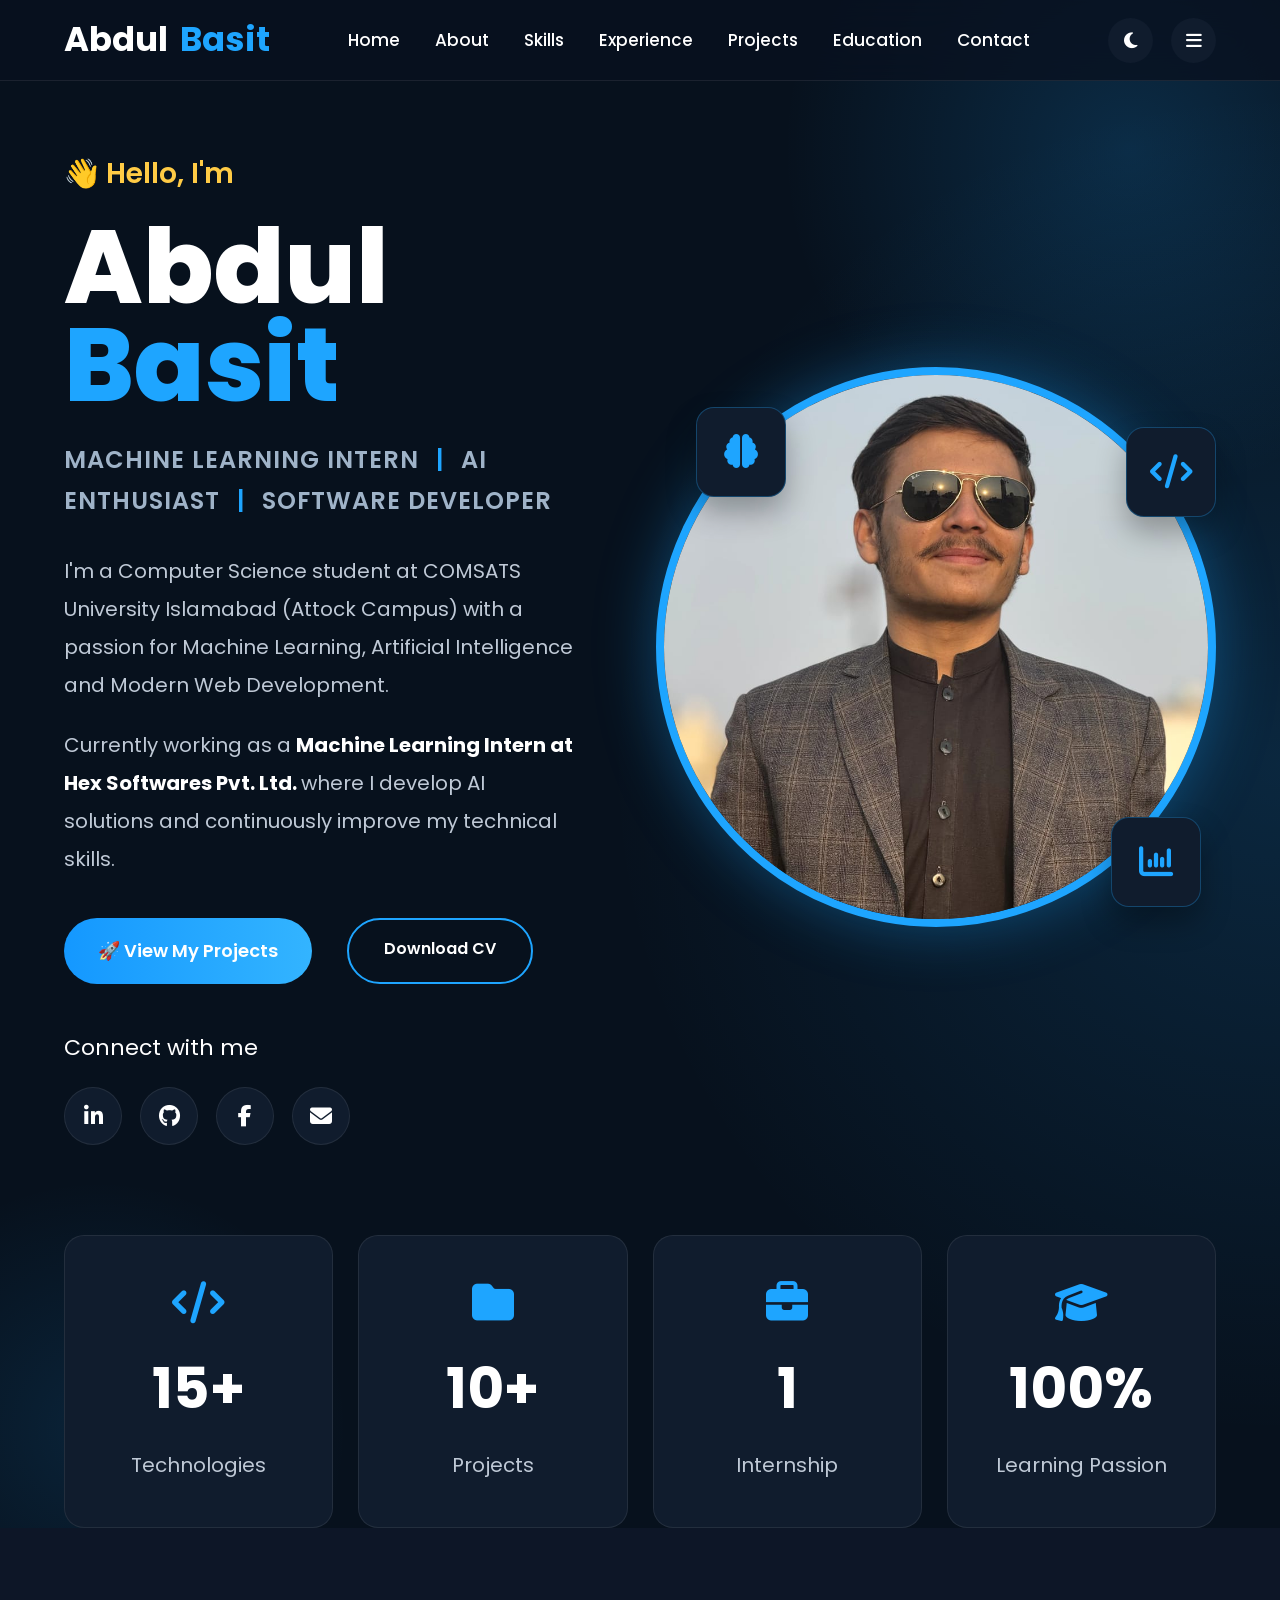
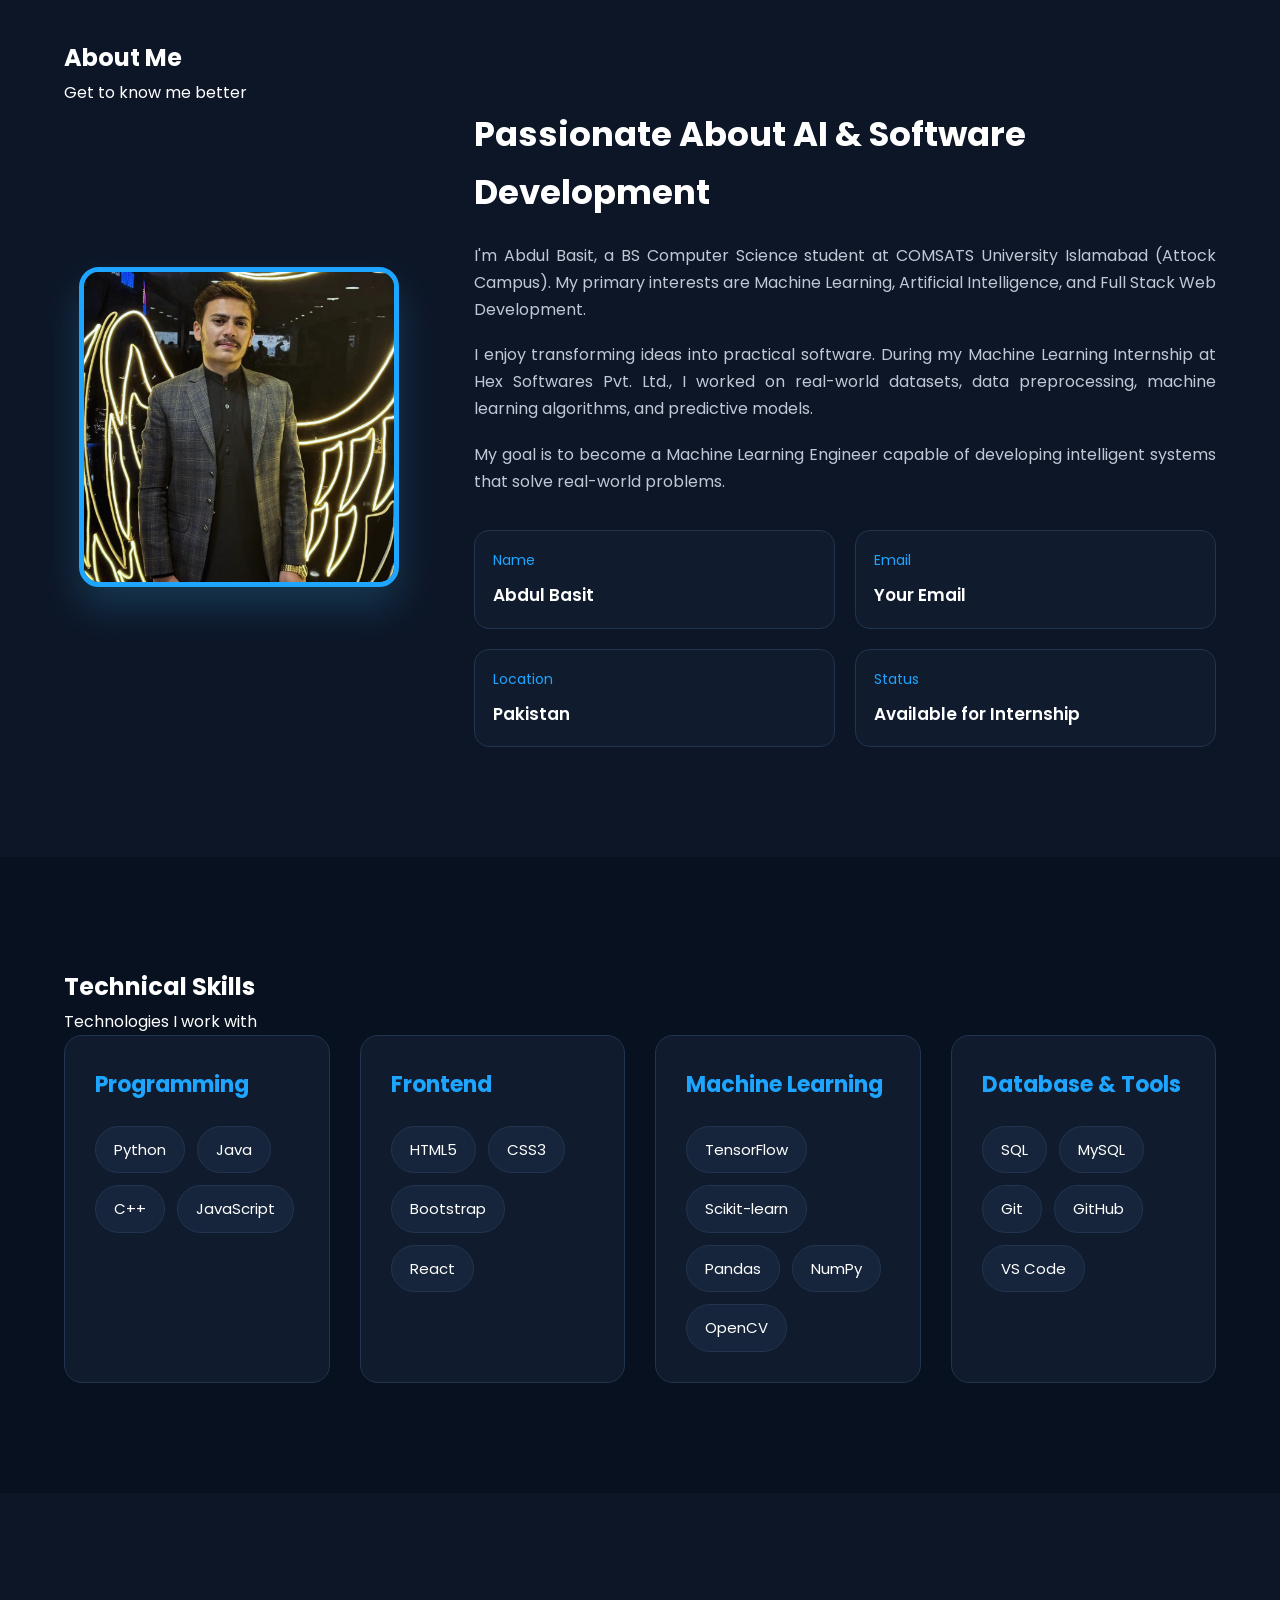
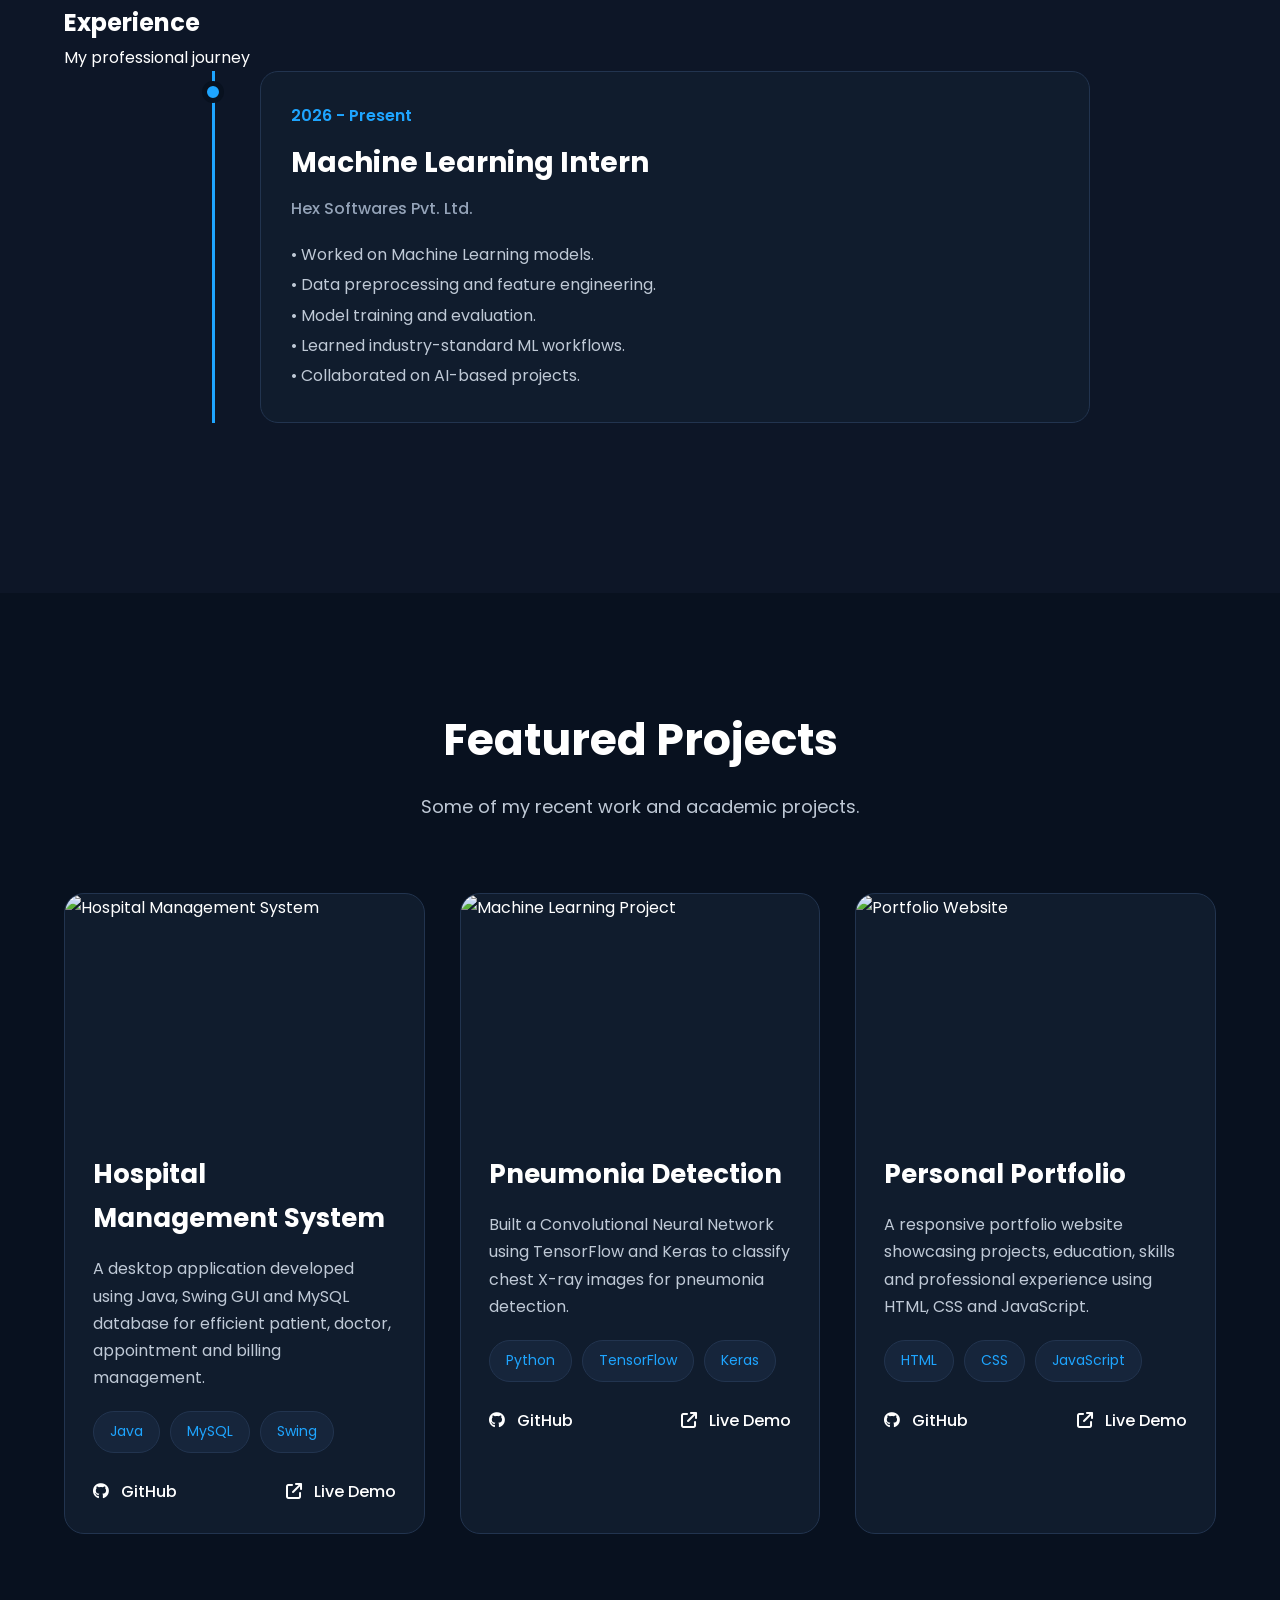
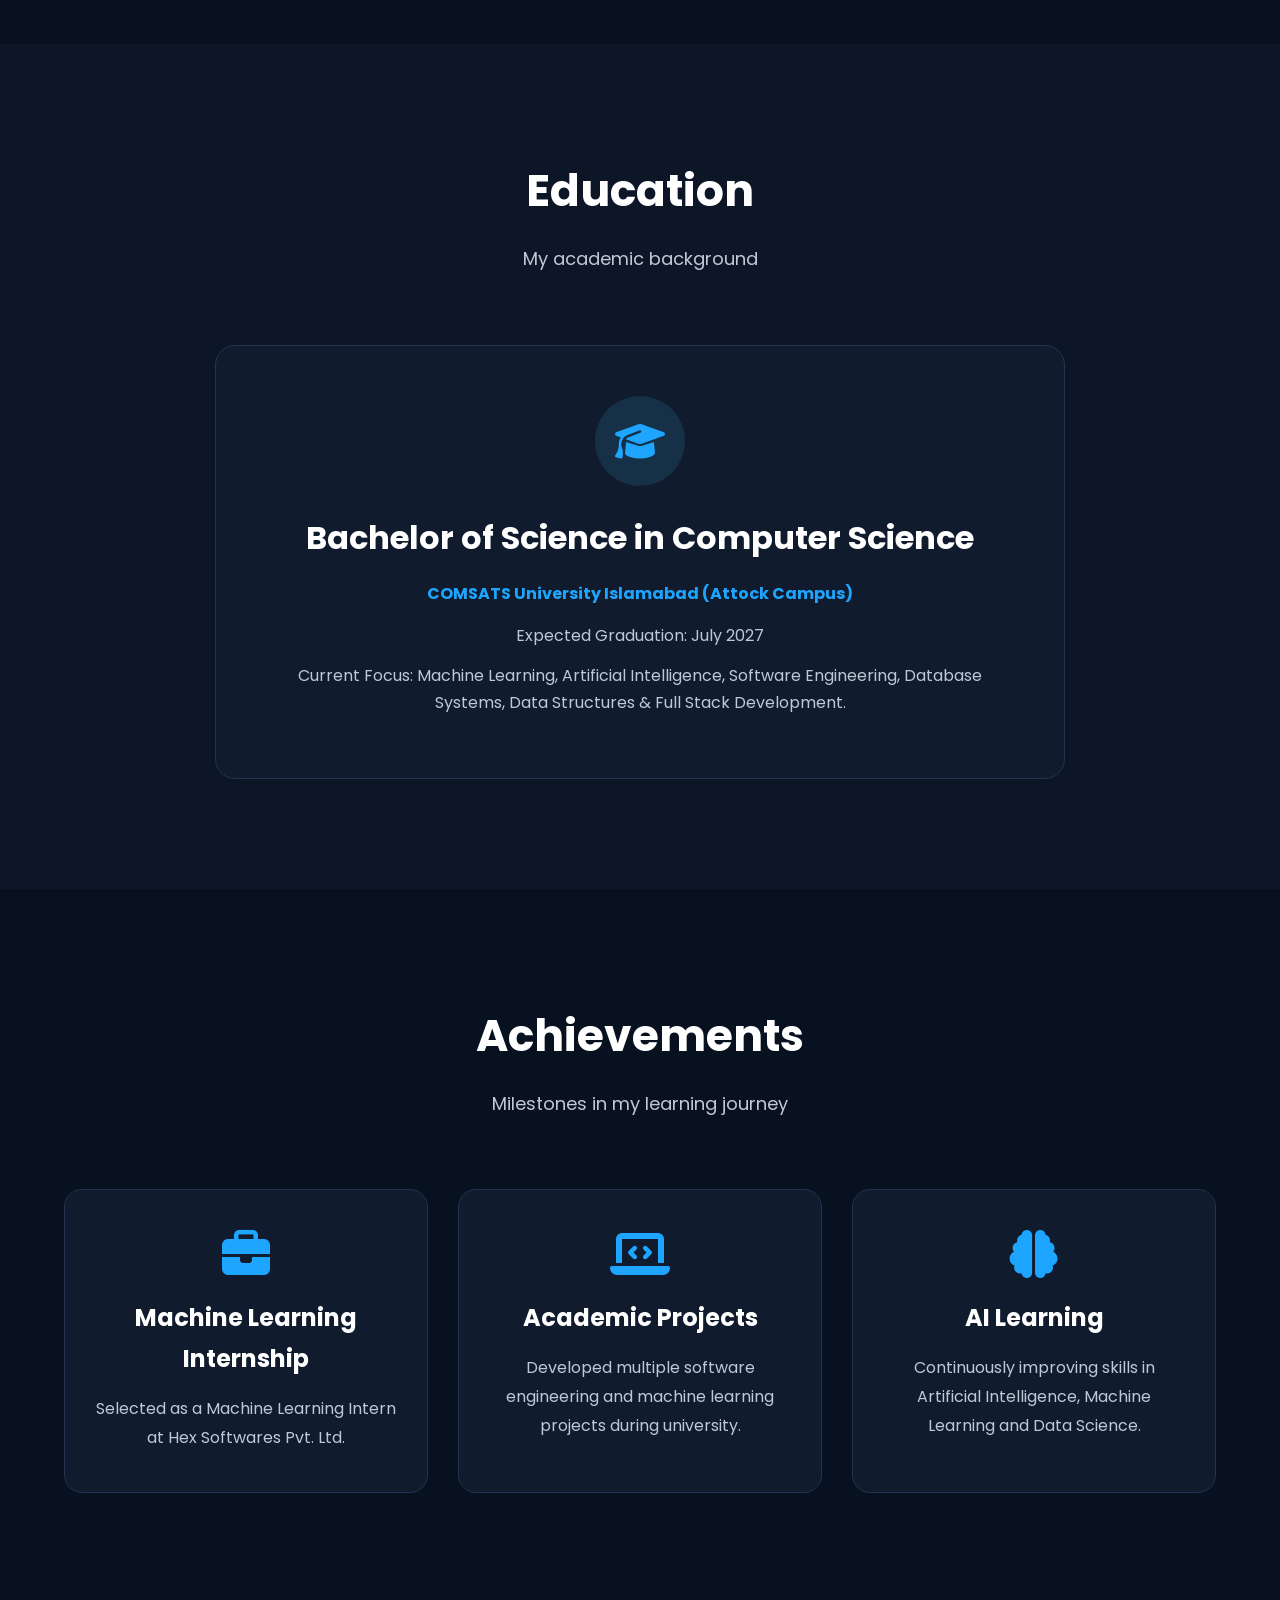
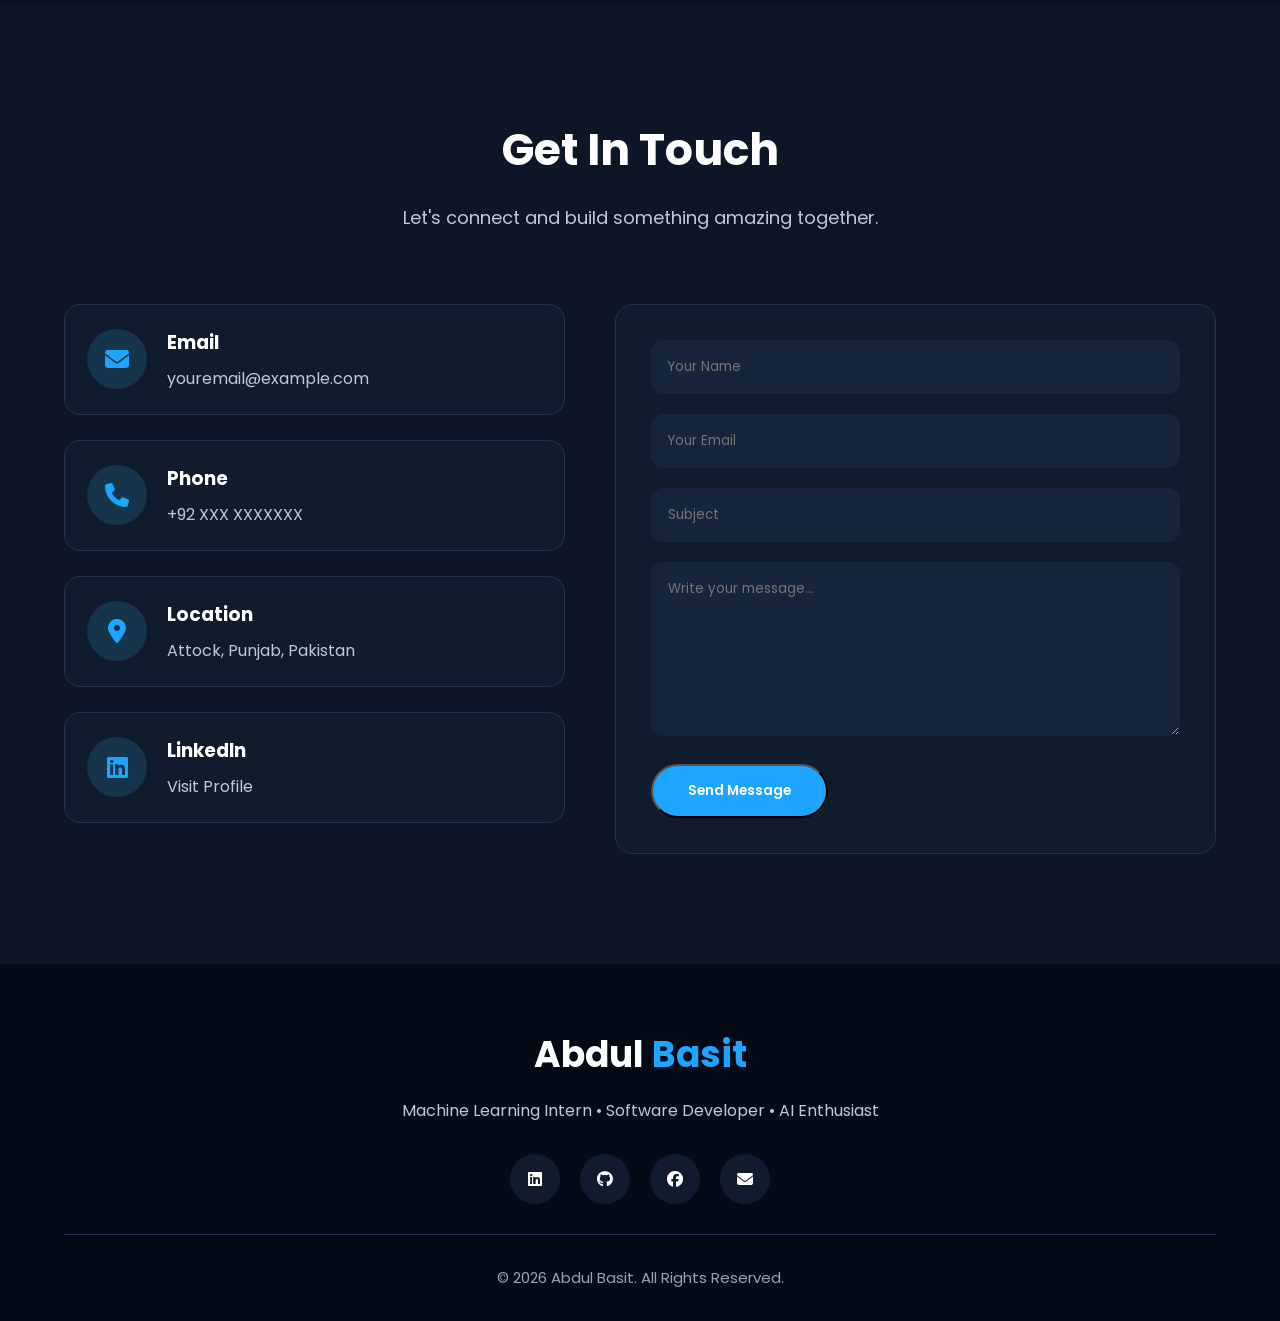
==== commit 6eb4d590: "Updated portfolio" ====
--- a/index.html
+++ b/index.html
@@ -181,10 +181,11 @@
 
 </a>
 
-<a href="#"
-class="secondary">
-
-<i class="fa-solid fa-download"></i>
+
+
+<a href="Abdul_Basit_CV.docx"
+download
+class="btn secondary-btn">
 
 Download CV
 
